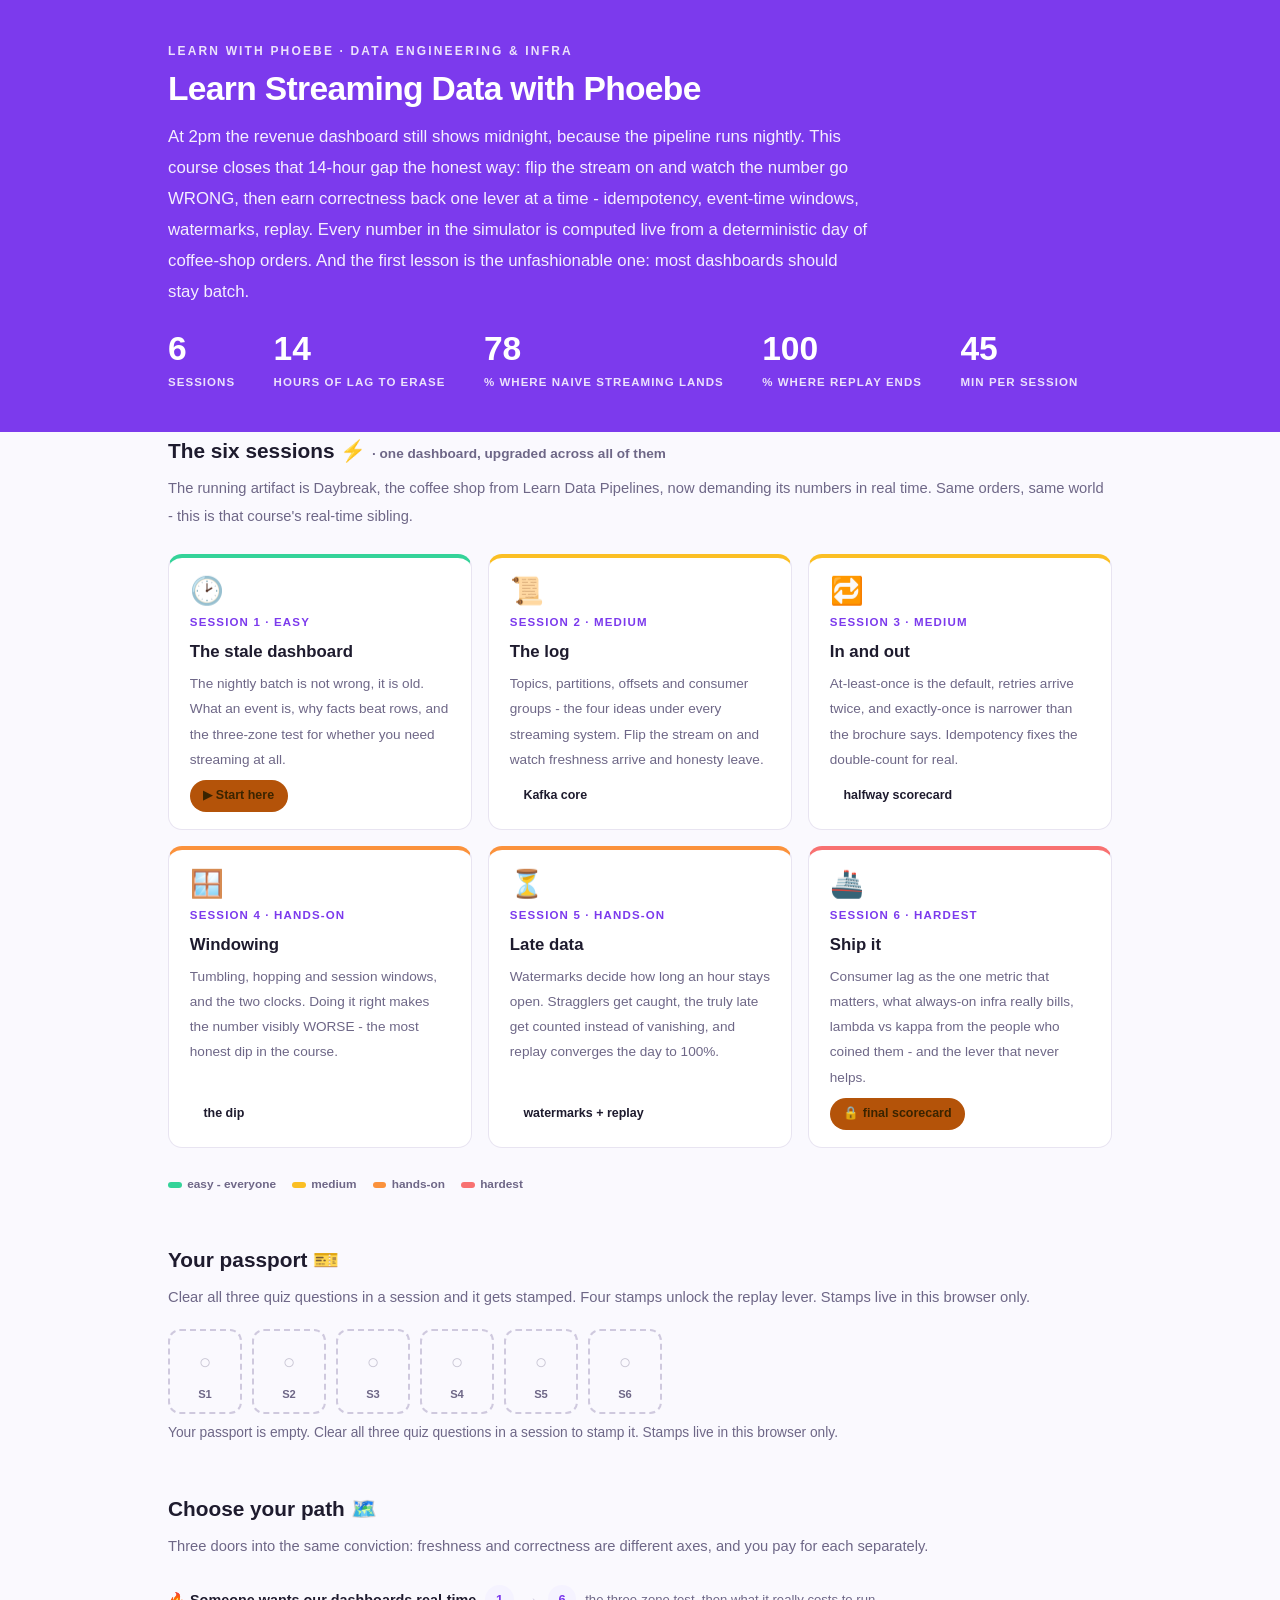
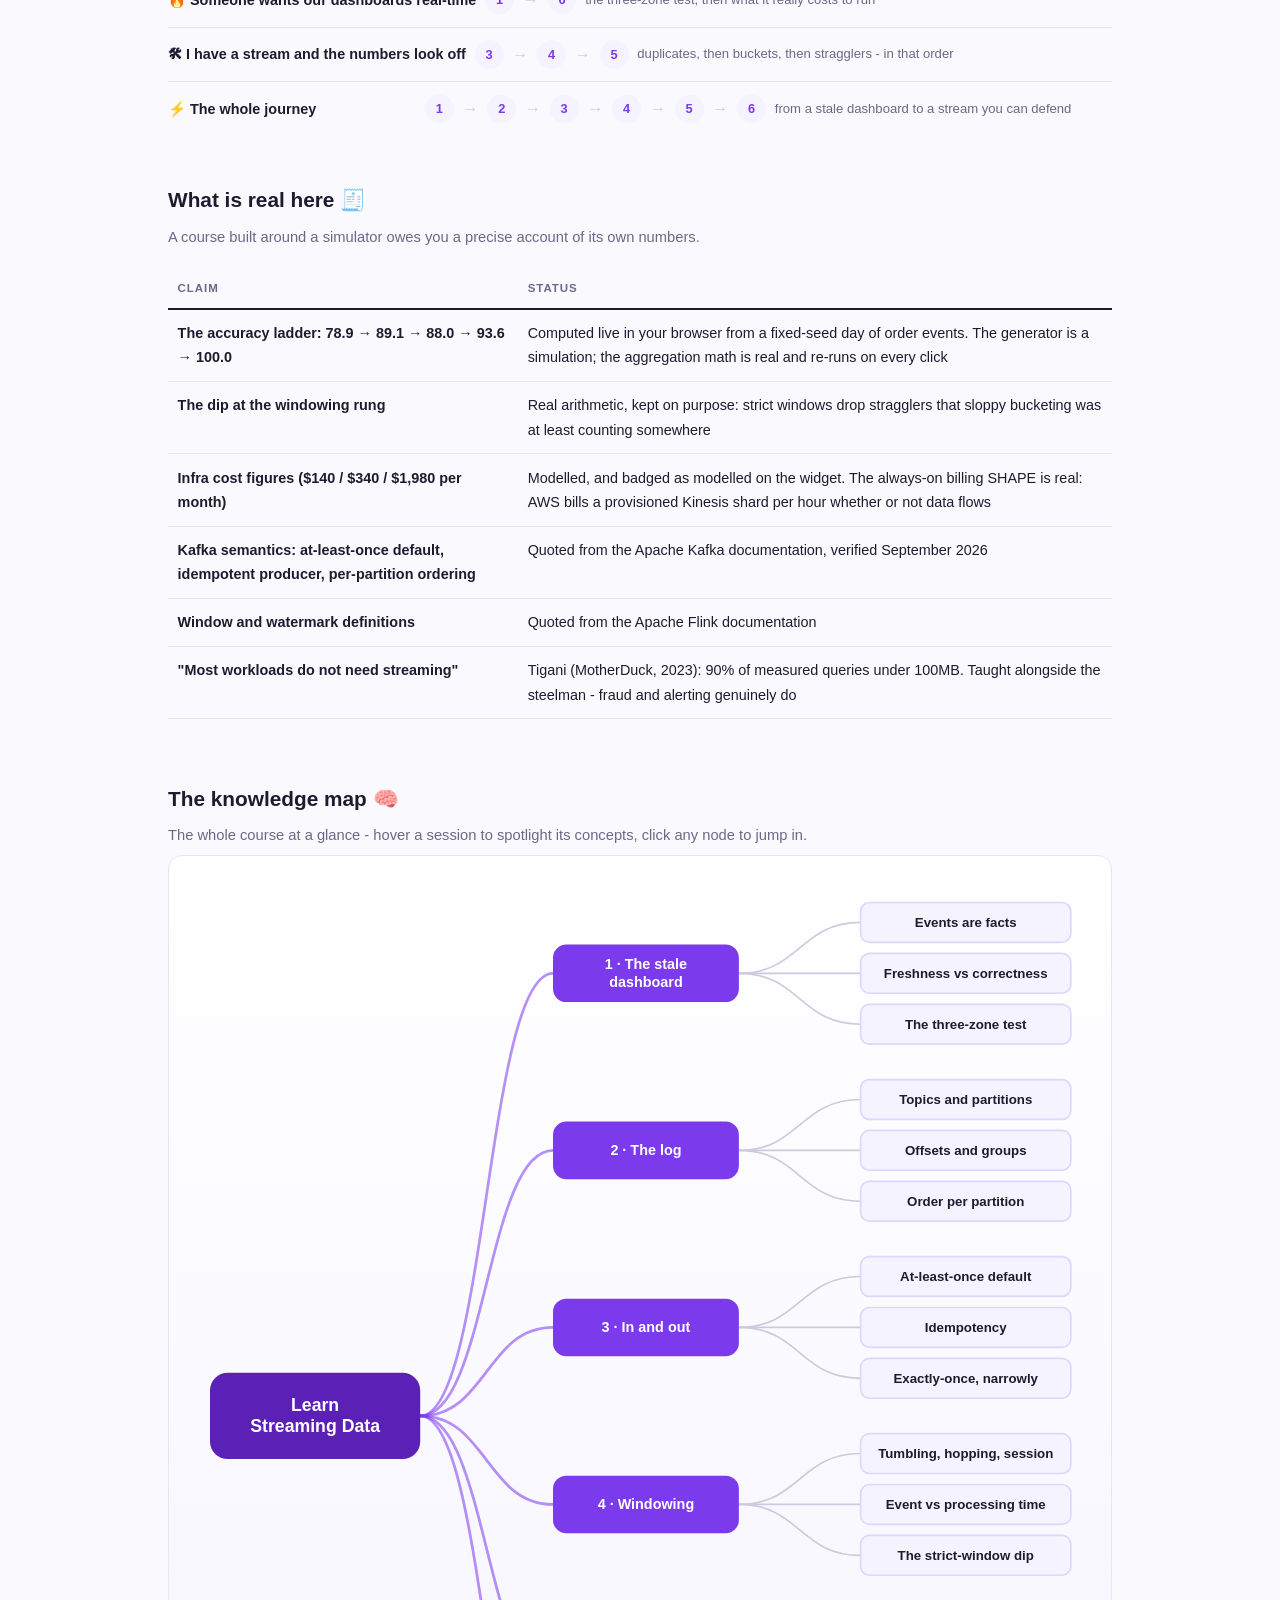
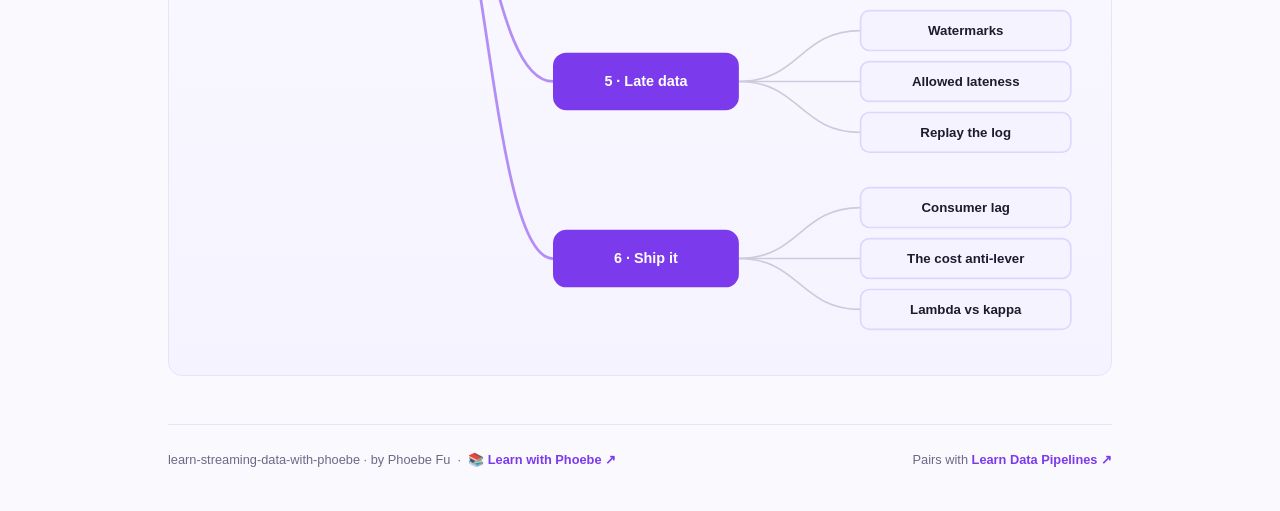
==== index.html @ c1acae20 "Landing page: remove the internal source-map path from the footer The landing page is the course's p" ====
<!DOCTYPE html>
<html lang="en">
<head>
<meta charset="UTF-8">
<meta name="viewport" content="width=device-width, initial-scale=1.0">
<!-- social:start -->
<meta name="description" content="Six sessions on streaming data: batch vs stream, the Kafka log, delivery semantics, windows, watermarks and replay - with a live dashboard whose accuracy you upgrade lever by lever from 78.9% to 100%. Free, by Phoebe Fu.">
<meta property="og:type" content="website">
<meta property="og:site_name" content="Learn with Phoebe">
<meta property="og:title" content="Learn Streaming Data with Phoebe">
<meta property="og:description" content="Batch vs stream, the log, exactly-once myths, windows and watermarks - with a live simulator computed from real events.">
<meta property="og:url" content="https://phoebefu6.github.io/learn-streaming-data-with-phoebe/">
<meta property="og:image" content="https://phoebefu6.github.io/learn-streaming-data-with-phoebe/assets/og-cover.png">
<meta name="twitter:card" content="summary_large_image">
<meta name="twitter:title" content="Learn Streaming Data with Phoebe">
<meta name="twitter:description" content="The 2pm dashboard: fresh but wrong, then fresh AND right - one lever at a time.">
<meta name="twitter:image" content="https://phoebefu6.github.io/learn-streaming-data-with-phoebe/assets/og-cover.png">
<!-- social:end -->
<title>Learn Streaming Data with Phoebe</title>
<link rel="stylesheet" href="assets/style.css?v=1">
<style>

  .stats-row { display: flex; gap: 2.4rem; margin-top: 1.5rem; flex-wrap: wrap; }
  .stat b { display: block; font-size: 2.1rem; font-weight: 800; line-height: 1.05; font-variant-numeric: tabular-nums; }
  .stat span { font-size: .72rem; opacity: .85; text-transform: uppercase; letter-spacing: .09em; font-weight: 600; }

  .course-grid { display: grid; grid-template-columns: repeat(auto-fit, minmax(17rem, 1fr)); gap: 1rem; margin-top: 1.5rem; }
  .course-card {
    border: 1px solid var(--hairline);
    border-top: 4px solid var(--diff, var(--indigo));
    border-radius: var(--radius);
    padding: 1.2rem 1.3rem 1.1rem;
    display: flex;
    flex-direction: column;
    gap: .5rem;
    text-decoration: none;
    color: var(--ink);
    background: #fff;
    transition: box-shadow .15s ease, border-color .15s ease, transform .15s ease;
    position: relative;
  }
  .course-card:hover { border-color: var(--indigo-soft); border-top-color: var(--diff, var(--indigo)); box-shadow: 0 8px 28px rgba(124,58,237,.14); transform: translateY(-3px); }
  .course-card .cicon { font-size: 1.7rem; line-height: 1; }
  .course-card .cnum { font-size: .72rem; font-weight: 700; color: var(--indigo); text-transform: uppercase; letter-spacing: .1em; }
  .course-card h3 { font-size: 1.05rem; font-weight: 800; line-height: 1.3; }
  .course-card p { font-size: .85rem; color: var(--muted); flex: 1; }
  .course-card .meta { display: flex; gap: .4rem; flex-wrap: wrap; }

  .diff-legend { display: flex; gap: 1rem; margin-top: 1.6rem; font-size: .74rem; color: var(--muted); font-weight: 600; flex-wrap: wrap; }
  .diff-legend i { display: inline-block; width: .85rem; height: .35rem; border-radius: 999px; margin-right: .35rem; vertical-align: middle; }

  .paths { margin-top: 2.6rem; }
  .paths h2 { font-size: 1.3rem; font-weight: 800; margin-bottom: .3rem; }
  .paths .plede { color: var(--muted); font-size: .92rem; margin-bottom: .8rem; }
  .path { display: flex; gap: .55rem; align-items: center; padding: .75rem 0; border-bottom: .5px solid var(--hairline); flex-wrap: wrap; }
  .path:last-child { border-bottom: none; }
  .path b { min-width: 15.5rem; font-size: .9rem; }
  .path .pstep { background: var(--indigo-50); color: var(--indigo); border-radius: 999px; padding: .16rem .68rem; font-weight: 700; font-size: .8rem; text-decoration: none; transition: all .12s ease; }
  .path .pstep:hover { background: var(--indigo); color: #fff; }
  .path .parr { color: var(--faint); font-weight: 700; }

  .mm-section { margin-top: 1.6rem; }
  .mm-section h2 { font-size: 1.3rem; font-weight: 800; margin-bottom: .2rem; }
  .mm-section .mm-lede { color: var(--muted); font-size: .92rem; margin-bottom: .4rem; }
  .mm-wrap { border: 1px solid var(--hairline); border-radius: var(--radius); background: linear-gradient(180deg,#fff,#F5F3FF); padding: .6rem; overflow-x: auto; }
  .mm-svg { width: 100%; height: auto; display: block; max-width: 60rem; margin: 0 auto; min-width: 34rem; }
  .mm-link { cursor: pointer; text-decoration: none; }
  .mm-node rect { transition: opacity .15s ease, filter .15s ease; }
  .mm-node text { pointer-events: none; }
  .mm-link:hover .mm-node rect { filter: brightness(1.06); }
  .mm-edge { transition: opacity .15s ease; }
</style>
</head>
<body>

<header class="masthead">
  <div class="wrap">
    <div class="eyebrow">Learn with Phoebe · Data Engineering &amp; Infra</div>
    <h1>Learn <span class="accent">Streaming Data</span> with Phoebe</h1>
    <p class="sub">At 2pm the revenue dashboard still shows midnight, because the pipeline runs nightly. This course closes that 14-hour gap the honest way: flip the stream on and watch the number go WRONG, then earn correctness back one lever at a time - idempotency, event-time windows, watermarks, replay. Every number in the simulator is computed live from a deterministic day of coffee-shop orders. And the first lesson is the unfashionable one: most dashboards should stay batch.</p>
    <div class="stats-row">
      <div class="stat"><b data-count="6">6</b><span>sessions</span></div>
      <div class="stat"><b data-count="14">14</b><span>hours of lag to erase</span></div>
      <div class="stat"><b data-count="78.9">78.9</b><span>% where naive streaming lands</span></div>
      <div class="stat"><b data-count="100">100</b><span>% where replay ends</span></div>
      <div class="stat"><b data-count="45">45</b><span>min per session</span></div>
    </div>
  </div>
</header>

<main class="wrap">

  <section class="section">
    <div class="paths" style="margin-top:0">
      <h2>The six sessions ⚡ <span style="font-size:.85rem;font-weight:600;color:var(--muted)">· one dashboard, upgraded across all of them</span></h2>
      <p class="plede">The running artifact is Daybreak, the coffee shop from Learn Data Pipelines, now demanding its numbers in real time. Same orders, same world - this is that course's real-time sibling.</p>
    </div>

    <div class="course-grid">
      <a class="course-card" href="courses/01-the-stale-dashboard.html" style="--diff:#34D399">
        <span class="cicon">🕑</span>
        <span class="cnum">Session 1 · easy</span>
        <h3>The stale dashboard</h3>
        <p>The nightly batch is not wrong, it is old. What an event is, why facts beat rows, and the three-zone test for whether you need streaming at all.</p>
        <span class="meta"><span class="pill amber">▶ Start here</span></span>
      </a>
      <a class="course-card" href="courses/02-the-log.html" style="--diff:#FBBF24">
        <span class="cicon">📜</span>
        <span class="cnum">Session 2 · medium</span>
        <h3>The log</h3>
        <p>Topics, partitions, offsets and consumer groups - the four ideas under every streaming system. Flip the stream on and watch freshness arrive and honesty leave.</p>
        <span class="meta"><span class="pill">Kafka core</span></span>
      </a>
      <a class="course-card" href="courses/03-in-and-out.html" style="--diff:#FBBF24">
        <span class="cicon">🔁</span>
        <span class="cnum">Session 3 · medium</span>
        <h3>In and out</h3>
        <p>At-least-once is the default, retries arrive twice, and exactly-once is narrower than the brochure says. Idempotency fixes the double-count for real.</p>
        <span class="meta"><span class="pill">halfway scorecard</span></span>
      </a>
      <a class="course-card" href="courses/04-windowing.html" style="--diff:#FB923C">
        <span class="cicon">🪟</span>
        <span class="cnum">Session 4 · hands-on</span>
        <h3>Windowing</h3>
        <p>Tumbling, hopping and session windows, and the two clocks. Doing it right makes the number visibly WORSE - the most honest dip in the course.</p>
        <span class="meta"><span class="pill">the dip</span></span>
      </a>
      <a class="course-card" href="courses/05-late-data.html" style="--diff:#FB923C">
        <span class="cicon">⏳</span>
        <span class="cnum">Session 5 · hands-on</span>
        <h3>Late data</h3>
        <p>Watermarks decide how long an hour stays open. Stragglers get caught, the truly late get counted instead of vanishing, and replay converges the day to 100%.</p>
        <span class="meta"><span class="pill">watermarks + replay</span></span>
      </a>
      <a class="course-card" href="courses/06-ship-it.html" style="--diff:#F87171">
        <span class="cicon">🚢</span>
        <span class="cnum">Session 6 · hardest</span>
        <h3>Ship it</h3>
        <p>Consumer lag as the one metric that matters, what always-on infra really bills, lambda vs kappa from the people who coined them - and the lever that never helps.</p>
        <span class="meta"><span class="pill amber">🔒 final scorecard</span></span>
      </a>
    </div>

    <div class="diff-legend">
      <span><i style="background:#34D399"></i>easy - everyone</span>
      <span><i style="background:#FBBF24"></i>medium</span>
      <span><i style="background:#FB923C"></i>hands-on</span>
      <span><i style="background:#F87171"></i>hardest</span>
    </div>
  </section>

  <section class="section">
    <div class="paths" style="margin-top:0">
      <h2>Your passport 🎫</h2>
      <p class="plede">Clear all three quiz questions in a session and it gets stamped. Four stamps unlock the replay lever. Stamps live in this browser only.</p>
    </div>
    <div class="pp-strip"></div>
  </section>

  <section class="section">
    <div class="paths">
      <h2>Choose your path 🗺️</h2>
      <p class="plede">Three doors into the same conviction: freshness and correctness are different axes, and you pay for each separately.</p>
      <div class="path"><b>🔥 Someone wants our dashboards real-time</b>
        <a class="pstep" href="courses/01-the-stale-dashboard.html">1</a><span class="parr">→</span>
        <a class="pstep" href="courses/06-ship-it.html">6</a>
        <span style="font-size:.82rem;color:var(--muted)">the three-zone test, then what it really costs to run</span>
      </div>
      <div class="path"><b>🛠 I have a stream and the numbers look off</b>
        <a class="pstep" href="courses/03-in-and-out.html">3</a><span class="parr">→</span>
        <a class="pstep" href="courses/04-windowing.html">4</a><span class="parr">→</span>
        <a class="pstep" href="courses/05-late-data.html">5</a>
        <span style="font-size:.82rem;color:var(--muted)">duplicates, then buckets, then stragglers - in that order</span>
      </div>
      <div class="path"><b>⚡ The whole journey</b>
        <a class="pstep" href="courses/01-the-stale-dashboard.html">1</a><span class="parr">→</span>
        <a class="pstep" href="courses/02-the-log.html">2</a><span class="parr">→</span>
        <a class="pstep" href="courses/03-in-and-out.html">3</a><span class="parr">→</span>
        <a class="pstep" href="courses/04-windowing.html">4</a><span class="parr">→</span>
        <a class="pstep" href="courses/05-late-data.html">5</a><span class="parr">→</span>
        <a class="pstep" href="courses/06-ship-it.html">6</a>
        <span style="font-size:.82rem;color:var(--muted)">from a stale dashboard to a stream you can defend</span>
      </div>
    </div>
  </section>

  <section class="section">
    <div class="paths" style="margin-top:0">
      <h2>What is real here 🧾</h2>
      <p class="plede">A course built around a simulator owes you a precise account of its own numbers.</p>
    </div>
    <table class="clean">
      <tr><th>Claim</th><th>Status</th></tr>
      <tr><td>The accuracy ladder: 78.9 → 89.1 → 88.0 → 93.6 → 100.0</td><td>Computed live in your browser from a fixed-seed day of order events. The generator is a simulation; the aggregation math is real and re-runs on every click</td></tr>
      <tr><td>The dip at the windowing rung</td><td>Real arithmetic, kept on purpose: strict windows drop stragglers that sloppy bucketing was at least counting somewhere</td></tr>
      <tr><td>Infra cost figures ($140 / $340 / $1,980 per month)</td><td>Modelled, and badged as modelled on the widget. The always-on billing SHAPE is real: AWS bills a provisioned Kinesis shard per hour whether or not data flows</td></tr>
      <tr><td>Kafka semantics: at-least-once default, idempotent producer, per-partition ordering</td><td>Quoted from the Apache Kafka documentation, verified September 2026</td></tr>
      <tr><td>Window and watermark definitions</td><td>Quoted from the Apache Flink documentation</td></tr>
      <tr><td>"Most workloads do not need streaming"</td><td>Tigani (MotherDuck, 2023): 90% of measured queries under 100MB. Taught alongside the steelman - fraud and alerting genuinely do</td></tr>
    </table>
  </section>

  <section class="section mm-section">
    <h2>The knowledge map 🧠</h2>
    <p class="mm-lede">The whole course at a glance - hover a session to spotlight its concepts, click any node to jump in.</p>
    <div class="mm-wrap"><div id="mindmap"></div></div>
  </section>

  <footer class="pagefoot">
    <span>learn-streaming-data-with-phoebe · by Phoebe Fu &nbsp;·&nbsp; 📚 <a href="https://phoebefu6.github.io/learn-with-phoebe/">Learn with Phoebe ↗</a></span>
    <span>Pairs with <a href="https://phoebefu6.github.io/learn-data-pipelines-with-phoebe/">Learn Data Pipelines ↗</a></span>
  </footer>

</main>

<script>
window.MINDMAP_DATA = {
  "title": "Learn\nStreaming Data",
  "centerColor": "#5B21B6",
  "sessions": [
    {
      "label": "The stale\ndashboard",
      "href": "courses/01-the-stale-dashboard.html",
      "color": "#34D399",
      "concepts": [
        { "label": "Events are facts", "href": "courses/01-the-stale-dashboard.html" },
        { "label": "Freshness vs correctness", "href": "courses/01-the-stale-dashboard.html" },
        { "label": "The three-zone test", "href": "courses/01-the-stale-dashboard.html" }
      ]
    },
    {
      "label": "The log",
      "href": "courses/02-the-log.html",
      "color": "#FBBF24",
      "concepts": [
        { "label": "Topics and partitions", "href": "courses/02-the-log.html" },
        { "label": "Offsets and groups", "href": "courses/02-the-log.html" },
        { "label": "Order per partition", "href": "courses/02-the-log.html" }
      ]
    },
    {
      "label": "In and out",
      "href": "courses/03-in-and-out.html",
      "color": "#FBBF24",
      "concepts": [
        { "label": "At-least-once default", "href": "courses/03-in-and-out.html" },
        { "label": "Idempotency", "href": "courses/03-in-and-out.html" },
        { "label": "Exactly-once, narrowly", "href": "courses/03-in-and-out.html" }
      ]
    },
    {
      "label": "Windowing",
      "href": "courses/04-windowing.html",
      "color": "#FB923C",
      "concepts": [
        { "label": "Tumbling, hopping, session", "href": "courses/04-windowing.html" },
        { "label": "Event vs processing time", "href": "courses/04-windowing.html" },
        { "label": "The strict-window dip", "href": "courses/04-windowing.html" }
      ]
    },
    {
      "label": "Late data",
      "href": "courses/05-late-data.html",
      "color": "#FB923C",
      "concepts": [
        { "label": "Watermarks", "href": "courses/05-late-data.html" },
        { "label": "Allowed lateness", "href": "courses/05-late-data.html" },
        { "label": "Replay the log", "href": "courses/05-late-data.html" }
      ]
    },
    {
      "label": "Ship it",
      "href": "courses/06-ship-it.html",
      "color": "#F87171",
      "concepts": [
        { "label": "Consumer lag", "href": "courses/06-ship-it.html" },
        { "label": "The cost anti-lever", "href": "courses/06-ship-it.html" },
        { "label": "Lambda vs kappa", "href": "courses/06-ship-it.html" }
      ]
    }
  ]
};
</script>
<script src="assets/mindmap.js?v=1"></script>
<script src="assets/app.js?v=1"></script>
</body>
</html>
---- assets/style.css ----
/* learn-mcp-with-phoebe - editorial bold design system
   Accent: SQLite blue #7C3AED · Ink navy #5B21B6 · Flagship: amber #B45309
   (CSS var names still read --indigo/--amber; they hold SQL-blue values.) */

:root {
  --indigo: #7C3AED;
  --indigo-deep: #5B21B6;
  --indigo-mid: #A78BFA;
  --indigo-soft: #DDD6FE;
  --indigo-50: #F5F3FF;
  --ink: #1E1B2E;
  --muted: #6E6787;
  --faint: #CFC9DE;
  --hairline: #E8E4F1;
  --amber: #B45309;
  --amber-ink: #3A2400;
  --amber-50: #FFF7E6;
  --paper: #FAF9FE;
  --code-bg: #140F26;
  --code-ink: #E4DFF3;
  --radius: 14px;
}

* { margin: 0; padding: 0; box-sizing: border-box; }

html { font-size: 16px; scroll-behavior: smooth; }
html.zoom-125 { font-size: 20px; }
html.zoom-150 { font-size: 24px; }

body {
  font-family: "Inter", -apple-system, BlinkMacSystemFont, "Segoe UI", Roboto, sans-serif;
  background: var(--paper);
  color: var(--ink);
  line-height: 1.85;
  font-feature-settings: "tnum";
}

.wrap { max-width: 62rem; margin: 0 auto; padding: 0 1.5rem; }

/* ---------- header band ---------- */
.masthead {
  background: var(--indigo);
  color: #fff;
  padding: 2.5rem 0 2.25rem;
}
.masthead .eyebrow {
  font-size: .75rem;
  letter-spacing: .18em;
  text-transform: uppercase;
  opacity: .85;
  font-weight: 600;
}
.masthead h1 {
  font-size: 2.1rem;
  line-height: 1.15;
  font-weight: 800;
  margin: .5rem 0 .75rem;
  letter-spacing: -.02em;
}
.masthead h1 .accent { color: inherit; }
.masthead .sub { font-size: 1.05rem; opacity: .92; max-width: 44rem; }

.chip-row { display: flex; flex-wrap: wrap; gap: .5rem; margin-top: 1.1rem; }
.chip {
  display: inline-flex;
  align-items: center;
  gap: .35rem;
  border-radius: 999px;
  padding: .25rem .8rem;
  font-size: .78rem;
  font-weight: 600;
  white-space: nowrap;
}
.chip.level { background: #fff; color: var(--indigo); }
.chip.audience { background: rgba(255,255,255,.16); color: #fff; border: 1px solid rgba(255,255,255,.35); }
.chip.time { background: var(--ink); color: #fff; font-variant-numeric: tabular-nums; }


/* ---------- toolbar ---------- */
.toolbar {
  position: sticky;
  top: 0;
  z-index: 40;
  background: rgba(255,255,255,.94);
  backdrop-filter: blur(6px);
  border-bottom: 1px solid var(--hairline);
  padding: .55rem 0;
}
.toolbar .wrap { display: flex; align-items: center; gap: .6rem; }
.toolbar .crumb { font-size: .8rem; color: var(--muted); font-weight: 600; margin-right: auto; }
.toolbar .crumb a { color: var(--indigo); text-decoration: none; }
.btn {
  border: 1px solid var(--hairline);
  background: #fff;
  color: var(--ink);
  border-radius: 999px;
  padding: .35rem .9rem;
  font-size: .78rem;
  font-weight: 600;
  cursor: pointer;
  font-family: inherit;
  transition: all .15s ease;
}
.btn:hover { border-color: var(--indigo); color: var(--indigo); }
.btn.primary { background: var(--indigo); border-color: var(--indigo); color: #fff; }
.btn.primary:hover { background: var(--indigo-deep); }

/* ---------- sections ---------- */
main { padding: 2.5rem 0 4rem; }

.section { margin-bottom: 2.8rem; }
.section-kicker { margin-bottom: 1rem; }
.section-kicker .klabel {
  display: block;
  font-size: .72rem;
  text-transform: uppercase;
  letter-spacing: .1em;
  color: var(--indigo);
  font-weight: 700;
  margin-bottom: .35rem;
}
.section-kicker h2 {
  font-size: 1.45rem;
  font-weight: 800;
  letter-spacing: -.01em;
  display: flex;
  align-items: center;
  gap: .7rem;
  flex-wrap: wrap;
}
.section-kicker .tag {
  border-radius: 999px;
  padding: .18rem .7rem;
  font-size: .7rem;
  font-weight: 700;
  text-transform: uppercase;
  letter-spacing: .08em;
}
.tag.concept { background: var(--indigo-50); color: var(--indigo); }
.tag.demo { background: var(--amber-50); color: var(--amber-ink); }
.tag.exercise { background: var(--ink); color: #fff; }

.lede { color: var(--muted); max-width: 46rem; margin-bottom: 1.4rem; line-height: 1.8; }

/* live vs self-study markers on cards */
.mode {
  font-size: .64rem;
  font-weight: 700;
  text-transform: uppercase;
  letter-spacing: .07em;
  padding: .14rem .6rem;
  border-radius: 999px;
  flex: none;
}
.mode.live { background: var(--indigo); color: #fff; }
.mode.self { background: #fff; color: var(--muted); border: 1px solid var(--hairline); }

/* ---------- accordions ---------- */
details.card {
  border: 1px solid var(--hairline);
  border-radius: var(--radius);
  margin-bottom: .8rem;
  overflow: hidden;
  background: #fff;
}
details.card[open] { border-color: var(--indigo-soft); box-shadow: 0 8px 28px rgba(124,58,237,.08); }
details.card summary {
  list-style: none;
  cursor: pointer;
  padding: 1rem 1.25rem;
  display: flex;
  align-items: center;
  gap: .75rem;
  font-weight: 700;
  font-size: 1.02rem;
  user-select: none;
}
details.card summary::-webkit-details-marker { display: none; }
details.card summary .dot {
  width: .6rem; height: .6rem;
  border-radius: 999px;
  background: var(--indigo);
  flex: none;
}
details.card summary .mini { margin-left: auto; font-size: .72rem; color: var(--muted); font-weight: 600; white-space: nowrap; }
details.card summary .caret { transition: transform .2s ease; color: var(--indigo); font-size: .8rem; }
details.card[open] summary .caret { transform: rotate(90deg); }
details.card .body { padding: 0 1.25rem 1.4rem; border-top: 1px solid var(--hairline); padding-top: 1.15rem; }
details.card .body p { margin-bottom: 1.05rem; max-width: 48rem; }
details.card .body p:last-child { margin-bottom: 0; }
details.card .body ul, details.card .body ol { margin: 0 0 1.1rem 1.2rem; max-width: 47rem; }
details.card .body li { margin-bottom: .65rem; }
details.card .body h4 { font-size: .95rem; font-weight: 700; margin: 1.1rem 0 .45rem; }
details.card .body h4:first-child { margin-top: 0; }

/* ---------- pills & legends ---------- */
.legend { display: flex; flex-wrap: wrap; gap: .5rem; margin: 0 0 1.2rem; }
.pill {
  display: inline-flex;
  align-items: center;
  gap: .4rem;
  border-radius: 999px;
  padding: .28rem .85rem;
  font-size: .78rem;
  font-weight: 600;
}
.pill.solid { background: var(--indigo); color: #fff; }
.pill.light { background: var(--indigo-50); color: var(--indigo); }
.pill.inkpill { background: var(--ink); color: #fff; }
.pill.amber, .pill.peach { background: var(--amber); color: var(--amber-ink); }
.pill.bare { color: var(--faint); }

/* ---------- 4D grid ---------- */
.grid-2 { display: grid; grid-template-columns: repeat(auto-fit, minmax(15rem, 1fr)); gap: .8rem; margin: .5rem 0 1rem; }
.d-card {
  border: 1px solid var(--hairline);
  border-left: 4px solid var(--indigo);
  border-radius: 10px;
  padding: 1rem 1.1rem;
}
.d-card h4 { font-size: .95rem; margin-bottom: .3rem; }
.d-card h4 .lead-letter { color: var(--indigo); }
.d-card p { font-size: .86rem; color: var(--muted); margin: 0; }

/* ---------- tables ---------- */
table.clean { width: 100%; border-collapse: collapse; font-size: .9rem; margin: .4rem 0 1rem; }
table.clean th {
  text-align: left;
  font-size: .72rem;
  text-transform: uppercase;
  letter-spacing: .08em;
  color: var(--muted);
  padding: .5rem .6rem;
  border-bottom: 2px solid var(--ink);
}
table.clean td { padding: .7rem .6rem; border-bottom: .5px solid var(--hairline); vertical-align: top; line-height: 1.7; }
table.clean td:first-child { font-weight: 600; }

/* ---------- prompt boxes ---------- */
.prompt-box {
  position: relative;
  background: var(--code-bg);
  color: var(--code-ink);
  border-radius: var(--radius);
  padding: 1.1rem 1.2rem;
  margin: 1rem 0 1.2rem;
  font-family: "SF Mono", ui-monospace, Menlo, Consolas, monospace;
  font-size: .84rem;
  line-height: 1.65;
  white-space: pre-wrap;
  word-break: break-word;
}
.prompt-box .label {
  position: absolute;
  top: -0.7rem;
  left: 1rem;
  background: var(--indigo);
  color: #fff;
  font-family: "Inter", -apple-system, sans-serif;
  font-size: .68rem;
  font-weight: 700;
  letter-spacing: .06em;
  text-transform: uppercase;
  border-radius: 999px;
  padding: .15rem .7rem;
}
.prompt-box.bad .label { background: var(--faint); color: var(--ink); }
.prompt-box.good .label { background: var(--amber); color: var(--amber-ink); }
.copy-btn {
  position: absolute;
  top: .7rem;
  right: .7rem;
  background: rgba(255,255,255,.1);
  border: 1px solid rgba(255,255,255,.25);
  color: #fff;
  border-radius: 999px;
  padding: .25rem .8rem;
  font-size: .72rem;
  font-weight: 600;
  cursor: pointer;
  font-family: "Inter", -apple-system, sans-serif;
  transition: background .15s ease;
}
.copy-btn:hover { background: rgba(255,255,255,.22); }
.copy-btn.copied { background: var(--amber); border-color: var(--amber); color: var(--amber-ink); }

/* ---------- demo steps ---------- */
.steps { counter-reset: step; margin: .6rem 0 1rem; }
.step {
  display: flex;
  gap: .9rem;
  padding: .85rem 0;
  border-bottom: .5px solid var(--hairline);
}
.step:last-child { border-bottom: none; }
.step::before {
  counter-increment: step;
  content: counter(step);
  flex: none;
  width: 1.7rem; height: 1.7rem;
  border-radius: 999px;
  background: var(--indigo-50);
  color: var(--indigo);
  font-weight: 700;
  font-size: .85rem;
  display: inline-flex;
  align-items: center;
  justify-content: center;
  margin-top: .1rem;
}
.step p { margin: 0; }

/* ---------- callouts ---------- */
.callout {
  border-radius: var(--radius);
  padding: 1rem 1.2rem;
  margin: 1rem 0;
  font-size: .92rem;
}
.callout.tip { background: var(--indigo-50); border-left: 4px solid var(--indigo); }
.callout.win { background: var(--amber-50); border-left: 4px solid var(--amber); }
.callout strong:first-child { display: block; margin-bottom: .2rem; }

.callout.example {
  background: #FFFFFF;
  border: 1px solid var(--hairline);
  border-left: 4px solid var(--amber);
  font-size: .9rem;
}
.callout.example .ex-pill {
  display: inline-block;
  background: var(--amber);
  color: var(--amber-ink);
  border-radius: 999px;
  padding: .15rem .7rem;
  font-size: .68rem;
  font-weight: 700;
  text-transform: uppercase;
  letter-spacing: .06em;
  margin-bottom: .5rem;
}
.callout.example p { margin: 0 0 .75rem; max-width: 47rem; }
.callout.example p:last-child { margin-bottom: 0; }
.callout.example ul { margin: 0 0 0 1.1rem; max-width: 46rem; }
.callout.example li { margin-bottom: .6rem; }
.callout.example li:last-child { margin-bottom: 0; }

/* ---------- zoomable figures ---------- */
figure.zoomable {
  border: 1px solid var(--hairline);
  border-radius: var(--radius);
  padding: 1.2rem;
  margin: 1rem 0 1.4rem;
  cursor: zoom-in;
  transition: box-shadow .15s ease;
  background: #fff;
}
figure.zoomable:hover { box-shadow: 0 8px 28px rgba(124,58,237,.12); }
figure.zoomable svg, figure.zoomable img { width: 100%; height: auto; display: block; }
figure.zoomable figcaption {
  margin-top: .6rem;
  font-size: .76rem;
  color: var(--muted);
  font-weight: 600;
  display: flex;
  align-items: center;
  gap: .4rem;
}

.lightbox {
  position: fixed;
  inset: 0;
  z-index: 100;
  background: rgba(30,27,46,.9);
  display: none;
  align-items: center;
  justify-content: center;
  padding: 3vh 3vw;
  cursor: zoom-out;
}
.lightbox.open { display: flex; }
.lightbox .inner {
  background: #fff;
  border-radius: var(--radius);
  padding: 2rem;
  max-width: 94vw;
  max-height: 92vh;
  overflow: auto;
}
.lightbox .inner svg, .lightbox .inner img { width: min(88vw, 70rem); height: auto; }
.lightbox .close-hint {
  position: fixed;
  top: 1rem; right: 1.4rem;
  color: #fff;
  font-size: .8rem;
  font-weight: 600;
  opacity: .8;
}

/* ---------- courses covered ---------- */
.covered { border: 1px solid var(--hairline); border-radius: var(--radius); overflow: hidden; }
.covered-row {
  display: flex;
  align-items: baseline;
  gap: .8rem;
  padding: .75rem 1.1rem;
  border-bottom: .5px solid var(--hairline);
  font-size: .9rem;
}
.covered-row:last-child { border-bottom: none; }
.covered-row .status { flex: none; }
.covered-row .name { font-weight: 600; }
.covered-row .note { margin-left: auto; color: var(--muted); font-size: .78rem; text-align: right; }

/* ---------- cheat sheet footer ---------- */
.cheat {
  background: var(--ink);
  color: #fff;
  border-radius: var(--radius);
  padding: 1.6rem 1.6rem 1.3rem;
  margin-top: 3rem;
}
.cheat h3 { font-size: 1.1rem; margin-bottom: 1rem; }
.cheat h3 span { color: var(--indigo-soft); }
.cheat .grid-2 { gap: 1rem; }
.cheat .cheat-item { border-left: 3px solid var(--indigo-mid); padding-left: .8rem; }
.cheat .cheat-item b { display: block; font-size: .85rem; color: var(--indigo-soft); }
.cheat .cheat-item span { font-size: .82rem; opacity: .85; }

footer.pagefoot {
  border-top: 1px solid var(--hairline);
  margin-top: 3rem;
  padding: 1.4rem 0 2.5rem;
  font-size: .8rem;
  color: var(--muted);
  display: flex;
  justify-content: space-between;
  flex-wrap: wrap;
  gap: .8rem;
}
footer.pagefoot a { color: var(--indigo); text-decoration: none; font-weight: 600; }

/* ---------- wayfinding: reading progress + section dots + part numbers ---------- */

#progress-bar {
  position: fixed;
  top: 0; left: 0;
  height: 3px;
  width: 0;
  background: linear-gradient(90deg, var(--indigo), var(--amber));
  z-index: 90;
}

.pagenav {
  position: fixed;
  right: 1.1rem;
  top: 50%;
  transform: translateY(-50%);
  z-index: 50;
  display: flex;
  flex-direction: column;
  gap: .55rem;
}
.pagenav a {
  width: .68rem; height: .68rem;
  border-radius: 999px;
  background: #fff;
  border: 2px solid var(--faint);
  display: block;
  position: relative;
  transition: all .15s ease;
}
.pagenav a:hover { border-color: var(--indigo); transform: scale(1.3); }
.pagenav a.active { background: var(--indigo); border-color: var(--indigo); }
.pagenav a .nlabel {
  position: absolute;
  right: 1.4rem;
  top: 50%;
  transform: translateY(-50%);
  background: var(--ink);
  color: #fff;
  font-size: .7rem;
  font-weight: 600;
  padding: .22rem .65rem;
  border-radius: 6px;
  white-space: nowrap;
  opacity: 0;
  pointer-events: none;
  transition: opacity .15s ease;
}
.pagenav a:hover .nlabel { opacity: 1; }
@media (max-width: 74rem) { .pagenav { display: none; } }

main { counter-reset: partnum -1; }
.section .section-kicker { position: relative; }
.section .section-kicker::before {
  counter-increment: partnum;
  content: counter(partnum, decimal-leading-zero);
  position: absolute;
  right: 0;
  top: -1.2rem;
  font-size: 4.4rem;
  font-weight: 800;
  color: var(--indigo-50);
  line-height: 1;
  font-variant-numeric: tabular-nums;
  pointer-events: none;
  z-index: 0;
}
.section .section-kicker > * { position: relative; z-index: 1; }

details.card summary { transition: background .15s ease; }
details.card summary:hover { background: #FAFCFE; }

/* ---------- journey strip: you are here in the series ---------- */
.journey {
  display: flex;
  align-items: center;
  gap: .45rem;
  margin-top: 1.1rem;
  flex-wrap: wrap;
}
.journey .jlabel { font-size: .7rem; font-weight: 700; text-transform: uppercase; letter-spacing: .09em; opacity: .8; margin-right: .3rem; }
.journey a {
  width: 1.7rem; height: 1.7rem;
  border-radius: 999px;
  display: inline-flex;
  align-items: center;
  justify-content: center;
  font-size: .8rem;
  font-weight: 700;
  text-decoration: none;
  color: #fff;
  border: 1.5px solid rgba(255,255,255,.45);
  transition: all .15s ease;
  font-variant-numeric: tabular-nums;
}
.journey a:hover { border-color: #fff; transform: scale(1.12); }
.journey a.here { background: #fff; color: var(--indigo); border-color: #fff; }
.journey a.dd-chip { width: auto; border-radius: 999px; padding: 0 .7rem; font-size: .72rem; }

/* ---------- check-yourself quiz ---------- */
.quiz-q {
  border: 1px solid var(--hairline);
  border-radius: var(--radius);
  padding: 1.1rem 1.25rem 1rem;
  margin-bottom: .9rem;
  background: #fff;
}
.quiz-q .qtext { font-weight: 700; margin-bottom: .7rem; }
.quiz-q .qopt {
  display: block;
  width: 100%;
  text-align: left;
  background: #fff;
  border: 1px solid var(--hairline);
  border-radius: 10px;
  padding: .6rem .9rem;
  margin-bottom: .5rem;
  font-size: .9rem;
  font-family: inherit;
  color: var(--ink);
  cursor: pointer;
  transition: all .15s ease;
}
.quiz-q .qopt:hover { border-color: var(--indigo); background: var(--indigo-50); }
.quiz-q .qopt.correct { background: var(--indigo); border-color: var(--indigo); color: #fff; font-weight: 600; }
.quiz-q .qopt.correct::after { content: "  ✓"; }
.quiz-q .qopt.wrong { background: #FEF2F2; border-color: #FCA5A5; color: #991B1B; animation: qshake .3s ease; }
.quiz-q .qopt.wrong::after { content: "  ✗ try again"; font-size: .78rem; }
.quiz-q .qopt:disabled { cursor: default; }
.quiz-q .qwhy {
  display: none;
  background: var(--amber-50);
  border-left: 4px solid var(--amber);
  border-radius: 8px;
  padding: .6rem .9rem;
  font-size: .86rem;
  margin-top: .3rem;
}
.quiz-q.answered .qwhy { display: block; }
@keyframes qshake {
  0%, 100% { transform: translateX(0); }
  25% { transform: translateX(-5px); }
  75% { transform: translateX(5px); }
}
.quiz-score { font-weight: 700; color: var(--indigo); margin-top: .4rem; }

@media (prefers-reduced-motion: reduce) {
  .quiz-q .qopt.wrong { animation: none; }
  .journey a:hover { transform: none; }
}

/* ---------- micro-interactions (react-bits inspired, vanilla) ---------- */

/* BlurText: staggered word reveal on the masthead headline */
.masthead h1 .bw {
  display: inline-block;
  opacity: 0;
  filter: blur(8px);
  transform: translateY(.35em);
  animation: bw-in .7s cubic-bezier(.22,.9,.35,1) forwards;
  animation-delay: var(--bw-delay, 0s);
}
@keyframes bw-in {
  to { opacity: 1; filter: blur(0); transform: translateY(0); }
}

/* SpotlightCard: cursor-following highlight on accordion cards */
details.card { position: relative; }
details.card::after {
  content: "";
  position: absolute;
  inset: 0;
  pointer-events: none;
  opacity: 0;
  transition: opacity .3s ease;
  background: radial-gradient(320px circle at var(--mx, 50%) var(--my, 50%), rgba(124,58,237,.09), transparent 65%);
}
details.card:hover::after { opacity: 1; }

/* ScrollReveal: sections rise in as they enter the viewport */
.js-reveal .section {
  opacity: 0;
  transform: translateY(16px);
  transition: opacity .6s ease, transform .6s cubic-bezier(.22,.9,.35,1);
}
.js-reveal .section.revealed { opacity: 1; transform: none; }

@media (prefers-reduced-motion: reduce) {
  .masthead h1 .bw { animation: none; opacity: 1; filter: none; transform: none; }
  details.card::after { display: none; }
  .js-reveal .section { opacity: 1; transform: none; transition: none; }
}

@media (max-width: 40rem) {
  .masthead h1 { font-size: 1.6rem; }
  
  .toolbar .crumb { display: none; }
}

@media print {
  .toolbar, .copy-btn { display: none; }
  details.card { border: 1px solid #ccc; }
}

/* ---------- live SQL playground (sql-live.js) ---------- */
.sqlbox {
  border: 1px solid var(--hairline);
  border-radius: var(--radius);
  background: #fff;
  overflow: hidden;
  margin: 1rem 0 1.4rem;
  box-shadow: 0 8px 28px rgba(124,58,237,.06);
}
.sql-bar {
  display: flex; align-items: center; gap: .5rem;
  padding: .5rem .8rem;
  background: var(--indigo-deep);
  color: #fff;
}
.sql-dot { width: .6rem; height: .6rem; border-radius: 999px; background: var(--amber); flex: none; }
.sql-title { font-size: .76rem; font-weight: 600; letter-spacing: .02em; opacity: .92; }
.sql-spacer { margin-left: auto; }
.sql-btn {
  border: 1px solid rgba(255,255,255,.28);
  background: rgba(255,255,255,.08);
  color: #fff;
  border-radius: 999px;
  padding: .26rem .8rem;
  font-size: .74rem; font-weight: 700; cursor: pointer;
  font-family: inherit; transition: all .14s ease; white-space: nowrap;
}
.sql-btn:hover { background: rgba(255,255,255,.2); }
.sql-btn.sql-run { background: var(--amber); color: var(--amber-ink); border-color: var(--amber); }
.sql-btn.sql-run:hover { filter: brightness(1.05); }
.sql-label {
  display: block;
  font-size: .64rem; text-transform: uppercase; letter-spacing: .09em;
  font-weight: 700; color: var(--muted);
  padding: .6rem .9rem .2rem;
}
.sql-code-wrap { border-bottom: 1px solid var(--hairline); }
.sql-code {
  width: 100%;
  border: none; outline: none; resize: vertical;
  padding: .35rem .9rem .9rem;
  font-family: "SF Mono", "JetBrains Mono", Menlo, Consolas, monospace;
  font-size: .86rem; line-height: 1.6;
  color: var(--ink); background: #fff;
  tab-size: 2;
}
.sql-out { padding: .2rem .9rem 1rem; overflow-x: auto; }
.sql-tablewrap { overflow-x: auto; }
table.sql-table { width: 100%; border-collapse: collapse; font-size: .84rem; margin: .3rem 0 .1rem; }
table.sql-table th {
  text-align: left; text-transform: uppercase; letter-spacing: .05em;
  font-size: .68rem; color: var(--indigo); font-weight: 800;
  padding: .35rem .6rem; border-bottom: 2px solid var(--indigo-50); white-space: nowrap;
}
table.sql-table td {
  padding: .32rem .6rem; border-bottom: .5px solid var(--hairline);
  font-variant-numeric: tabular-nums; white-space: nowrap;
}
table.sql-table tr:last-child td { border-bottom: none; }
.sql-null { color: var(--faint); font-style: italic; font-size: .78rem; }
.sql-note { font-size: .74rem; color: var(--muted); margin: .5rem 0 0; font-weight: 600; }
.sql-hint { font-weight: 500; font-style: italic; }
.sql-err {
  font-size: .82rem; color: #991B1B; background: #FEF2F2;
  border: 1px solid #FCA5A5; border-radius: 8px;
  padding: .55rem .75rem; margin: .4rem 0 0;
  font-family: "SF Mono", Menlo, monospace;
}
.sql-cap { font-size: .78rem; color: var(--muted); padding: 0 .9rem .8rem; }
.sqlbox.sql-had-err .sql-bar { background: #7f1d1d; }


@keyframes mcpIn { from { opacity: 0; transform: translateY(6px); } to { opacity: 1; transform: none; } }


@media (max-width: 640px) {  }


@media (max-width: 640px) {
  
  
}

/* === LWP-PATCH v2 === */
/* palette-agnostic aliases: 75 repos use --indigo/--amber, 1 uses --pine/--clay */
:root {
  --pv-accent: var(--indigo, var(--pine, #6D28D9));
  --pv-flag: var(--amber, var(--clay, #B45309));
  --pv-flag-50: var(--amber-50, var(--clay-50, #FEF3E2));
}

/* ============================================================
   v2 - readable on a phone + reading modes
   Layout only. No palette tokens are changed.
   ============================================================ */

/* --- skip link --- */
.skip-link {
  position: absolute; left: -9999px; top: 0; z-index: 200;
  background: var(--pv-accent); color: #fff;
  padding: .7rem 1.1rem; border-radius: 0 0 var(--radius) 0;
  font-weight: 700; font-size: .85rem; text-decoration: none;
}
.skip-link:focus { left: 0; }

/* --- visible keyboard focus everywhere --- */
:focus-visible {
  outline: 3px solid var(--pv-flag);
  outline-offset: 2px;
  border-radius: 4px;
}

/* --- diagrams: hold authored width, scroll instead of shrinking --- */
.figscroll { overflow-x: auto; -webkit-overflow-scrolling: touch; overscroll-behavior-x: contain; }
.figscroll::-webkit-scrollbar { height: 6px; }
.figscroll::-webkit-scrollbar-thumb { background: var(--faint); border-radius: 3px; }

/* --- tables: scroll container + sticky row label --- */
.tablescroll { overflow-x: auto; -webkit-overflow-scrolling: touch; border-radius: var(--radius); }

/* --- section contents counter --- */
.sec-meta {
  display: block; margin-top: .3rem;
  font-size: .72rem; font-weight: 700; letter-spacing: .06em;
  text-transform: uppercase; color: var(--muted);
  font-variant-numeric: tabular-nums;
}

/* --- study-mode switch --- */
.btn.mode-on { background: var(--pv-flag); border-color: var(--pv-flag); color: #fff; }

/* --- deep-linked card gets a moment of emphasis --- */
details.card.linked { border-color: var(--pv-flag); box-shadow: 0 0 0 3px var(--pv-flag-50); }

@media (max-width: 820px) {
  /* labels keep the size they were drawn at; the figure scrolls */
  figure.zoomable svg { min-width: 820px; }
  .figscroll .mm-svg, .mindmap svg { min-width: 840px; }

  table.clean { min-width: 620px; }
  table.clean th:first-child,
  table.clean td:first-child {
    position: sticky; left: 0; background: #fff;
    box-shadow: 1px 0 0 var(--hairline);
  }

  pre, .prompt-box { overflow-x: auto; }

  /* 44px tap targets */
  details.card summary { min-height: 44px; }
  .qopt { min-height: 44px; display: flex; align-items: center; padding: .7rem .9rem; }
  .toolbar .btn, .pagefoot a { min-height: 44px; display: inline-flex; align-items: center; }
}

@media (max-width: 640px) {
  /* long inline code tokens and nowrap chips are the two things that still
     forced the page sideways below 640px: let them break rather than push
     the layout. Inside the media query only - desktop is untouched. */
  :not(pre) > code, .prompt-box span, code span,
  p span, li span, td span { overflow-wrap: anywhere; word-break: break-word; }
  .chip, .syn-chip, .pill, .mode, .tag { white-space: normal; max-width: 100%; }

  
  
  .chip-row, .legend { flex-wrap: wrap; }
  .journey { flex-wrap: wrap; row-gap: .45rem; }
}

/* --- print: a session should print as a complete handout --- */
@media print {
  .pagenav, #progress-bar, .skip-link, .journey, .lightbox { display: none !important; }
  details.card > .body { display: block !important; }
  details.card, figure, table.clean, .callout { break-inside: avoid; page-break-inside: avoid; }
  figure.zoomable svg { min-width: 0; max-width: 100%; }
  .figscroll, .tablescroll { overflow: visible; }
  a[href^="http"]::after { content: " (" attr(href) ")"; font-size: .72rem; color: #555; }
}

/* swipe hint: own line, only when the diagram really does scroll */
figure.zoomable.can-scroll figcaption { flex-wrap: wrap; }
figure.zoomable.can-scroll figcaption::after {
  content: "swipe the diagram \2192";
  flex: 0 0 100%;
  margin-top: .2rem;
  font-size: .72rem;
  font-weight: 700;
  letter-spacing: .04em;
  color: var(--pv-flag);
}
/* === /LWP-PATCH === */


/* ============================================================
   LWP WIDGET KIT v1 - wipe / hotspot / tick / tryrow / stakes
   / scorecard / passport. Self-theming off the course :root.
   ============================================================ */

/* --- shared shell --------------------------------------- */
.wk {
  margin: 26px 0;
  border: 1px solid var(--hairline);
  border-radius: var(--radius);
  background: #fff;
  box-shadow: 0 2px 10px rgba(0,0,0,.03);
  overflow: hidden;
}
.wk-head {
  display: flex; align-items: center; gap: 10px;
  padding: 12px 16px;
  background: var(--indigo-50);
  border-bottom: 1px solid var(--hairline);
}
.wk-head b {
  font-size: 0.74rem; font-weight: 800; letter-spacing: .07em;
  text-transform: uppercase; color: var(--indigo-deep);
}
.wk-head .wk-hint { font-size: 0.82rem; color: var(--muted); }
.wk-body { padding: 18px 16px; }
.wk-foot {
  padding: 10px 16px; border-top: 1px dashed var(--hairline);
  font-size: 0.82rem; color: var(--muted); background: var(--paper);
}

/* --- 1. wipe: draggable before/after ------------------- */
.wipe { position: relative; user-select: none; touch-action: none; }
.wipe-panes { position: relative; overflow: hidden; border-radius: 10px; }
.wipe-a, .wipe-b { padding: 18px 20px; font-size: 0.92rem; line-height: 1.75; }
.wipe-a { background: #FEF2F2; border: 1px solid #FCA5A5; border-radius: 10px; }
.wipe-b {
  position: absolute; inset: 0;
  background: var(--indigo-50); border: 1px solid var(--indigo-soft);
  border-radius: 10px;
  clip-path: inset(0 0 0 var(--wx, 50%));
}
.wipe-a h5, .wipe-b h5 {
  margin: 0 0 8px; font-size: 0.72rem; letter-spacing: .07em;
  text-transform: uppercase; font-weight: 800;
}
.wipe-a h5 { color: #991B1B; }
.wipe-b h5 { color: var(--indigo-deep); }
.wipe-a p, .wipe-b p { margin: 0 0 6px; }
.wipe-grip {
  position: absolute; top: 0; bottom: 0; width: 3px;
  background: var(--indigo); cursor: ew-resize; z-index: 3;
  transform: translateX(-1.5px);
}
.wipe-grip::after {
  content: "⇄"; position: absolute; top: 50%; left: 50%;
  transform: translate(-50%, -50%);
  width: 30px; height: 30px; border-radius: 999px;
  background: var(--indigo); color: #fff;
  display: grid; place-items: center;
  font-size: 0.85rem; font-weight: 800;
  box-shadow: 0 3px 12px rgba(0,0,0,.22);
}
.wipe-tags { display: flex; justify-content: space-between; margin-top: 10px; }
.wipe-tags span {
  font-size: 0.7rem; font-weight: 800; letter-spacing: .06em;
  text-transform: uppercase; padding: 3px 10px; border-radius: 999px;
}
.wipe-tags .wt-a { background: #FEF2F2; color: #991B1B; }
.wipe-tags .wt-b { background: var(--indigo-50); color: var(--indigo-deep); }

/* --- 2. hotspot: pins on a mock ------------------------ */
.hotspot { position: relative; }
.hs-mock { position: relative; border-radius: 10px; overflow: hidden; }
.hs-mock svg { display: block; width: 100%; height: auto; }
.hs-pin {
  position: absolute; left: var(--x); top: var(--y);
  transform: translate(-50%, -50%);
  width: 27px; height: 27px; border-radius: 999px;
  border: 2px solid #fff; background: var(--indigo); color: #fff;
  font: 800 0.78rem/1 Inter, sans-serif;
  display: grid; place-items: center; cursor: pointer;
  box-shadow: 0 2px 9px rgba(0,0,0,.28);
  transition: transform .16s ease, background .16s ease;
  z-index: 2;
}
.hs-pin:hover { transform: translate(-50%, -50%) scale(1.18); }
.hs-pin.on { background: var(--amber); color: var(--amber-ink); }
.hs-pin::before {
  content: ""; position: absolute; inset: -7px; border-radius: 999px;
  border: 2px solid var(--indigo); opacity: 0;
}
.hs-pin.on::before { border-color: var(--amber); opacity: .55; }
.hs-caps { margin-top: 14px; display: grid; gap: 8px; }
.hs-cap {
  display: none; gap: 10px;
  padding: 12px 14px; border-radius: 10px;
  background: var(--indigo-50); border-left: 3px solid var(--indigo);
  font-size: 0.9rem; line-height: 1.7;
}
.hs-cap.on { display: flex; }
.hs-cap b {
  flex: 0 0 auto; color: var(--indigo-deep);
  font-size: 0.74rem; letter-spacing: .06em; text-transform: uppercase;
  padding-top: 2px;
}
.hs-empty { font-size: 0.86rem; color: var(--muted); font-style: italic; }

/* --- 3. tick: travelling-dot pipeline ------------------ */
.tick-rail { position: relative; padding: 26px 0 8px; }
.tick-line {
  position: absolute; left: 4%; right: 4%; top: 40px; height: 3px;
  background: var(--hairline); border-radius: 2px;
}
.tick-fill {
  position: absolute; left: 0; top: 0; height: 100%;
  background: var(--indigo); border-radius: 2px;
  width: 0; transition: width .45s cubic-bezier(.4,0,.2,1);
}
.tick-dot {
  position: absolute; top: 41.5px; left: 4%;
  width: 15px; height: 15px; border-radius: 999px;
  background: var(--amber); border: 3px solid #fff;
  box-shadow: 0 2px 9px rgba(0,0,0,.25);
  transform: translate(-50%, -50%);
  transition: left .45s cubic-bezier(.4,0,.2,1);
  z-index: 3;
}
.tick-stages { display: flex; justify-content: space-between; position: relative; }
.tick-stage { flex: 1; text-align: center; }
.tick-stage i {
  display: block; width: 13px; height: 13px; margin: 34px auto 10px;
  border-radius: 999px; background: #fff;
  border: 3px solid var(--faint); transition: border-color .3s ease;
}
.tick-stage.done i { border-color: var(--indigo); background: var(--indigo); }
.tick-stage span {
  font-size: 0.76rem; font-weight: 700; color: var(--muted);
  transition: color .3s ease;
}
.tick-stage.done span { color: var(--ink); }
.tick-controls { display: flex; gap: 8px; align-items: center; margin-top: 6px; }
.tick-btn {
  font: 700 0.8rem Inter, sans-serif; cursor: pointer;
  padding: 7px 15px; border-radius: 999px;
  border: 1px solid var(--indigo); background: var(--indigo); color: #fff;
}
.tick-btn.ghost { background: #fff; color: var(--indigo); }
.tick-btn:disabled { opacity: .4; cursor: not-allowed; }
.tick-note {
  display: none; margin-top: 12px; padding: 13px 15px;
  background: var(--paper); border-left: 3px solid var(--amber);
  border-radius: 8px; font-size: 0.9rem; line-height: 1.75;
}
.tick-note.on { display: block; }
.tick-note b { color: var(--indigo-deep); }

/* --- 4. tryrow: inline micro-try ----------------------- */
.tryrow .tr-in {
  display: flex; gap: 8px; flex-wrap: wrap;
}
.tryrow textarea, .tryrow input[type="text"] {
  flex: 1 1 260px; min-height: 44px;
  font: 400 0.9rem/1.6 ui-monospace, SFMono-Regular, Menlo, monospace;
  padding: 10px 12px; border-radius: 9px;
  border: 1px solid var(--hairline); background: var(--paper); color: var(--ink);
  resize: vertical;
}
.tryrow textarea:focus, .tryrow input:focus {
  outline: none; border-color: var(--indigo);
  box-shadow: 0 0 0 3px var(--indigo-50);
}
.tr-go {
  font: 800 0.8rem Inter, sans-serif; cursor: pointer;
  padding: 0 18px; border-radius: 9px; min-height: 44px;
  border: 1px solid var(--indigo); background: var(--indigo); color: #fff;
}
.tr-out {
  display: none; margin-top: 12px; padding: 13px 15px;
  border-radius: 9px; background: var(--indigo-50);
  border-left: 3px solid var(--indigo);
  font-size: 0.9rem; line-height: 1.7;
}
.tr-out.on { display: block; }
.tr-out.bad { background: #FEF2F2; border-left-color: #991B1B; }
.tr-metrics { display: flex; flex-wrap: wrap; gap: 18px; margin-bottom: 6px; }
.tr-metric { display: flex; flex-direction: column; }
.tr-metric b {
  font: 800 1.35rem/1.1 Inter, sans-serif;
  font-variant-numeric: tabular-nums; color: var(--indigo-deep);
}
.tr-metric span {
  font-size: 0.68rem; font-weight: 700; letter-spacing: .06em;
  text-transform: uppercase; color: var(--muted); margin-top: 3px;
}
.tr-verdict { font-weight: 700; }
.tr-verdict.ok { color: var(--indigo-deep); }
.tr-verdict.no { color: #991B1B; }

/* --- 5. stakes: live cost meter ------------------------ */
.stakes-grid { display: grid; gap: 9px; }
.stakes-grid label {
  display: flex; align-items: flex-start; gap: 10px;
  padding: 11px 13px; border-radius: 9px;
  border: 1px solid var(--hairline); background: var(--paper);
  cursor: pointer; font-size: 0.9rem; line-height: 1.65;
  transition: border-color .16s ease, background .16s ease;
}
.stakes-grid label:hover { border-color: var(--indigo-soft); }
.stakes-grid label.on { border-color: var(--indigo); background: var(--indigo-50); }
.stakes-grid label.trap.on { border-color: #991B1B; background: #FEF2F2; }
.stakes-grid input { margin-top: 4px; accent-color: var(--indigo); flex: 0 0 auto; }
.stakes-grid .sk-d {
  margin-left: auto; flex: 0 0 auto;
  font: 800 0.76rem Inter, sans-serif; font-variant-numeric: tabular-nums;
  padding: 2px 9px; border-radius: 999px;
  background: var(--indigo-50); color: var(--indigo-deep);
}
.stakes-grid label.trap .sk-d { background: #FEF2F2; color: #991B1B; }
.stakes-read {
  display: flex; align-items: baseline; gap: 12px; flex-wrap: wrap;
  margin-top: 16px; padding: 15px 17px; border-radius: 10px;
  background: var(--indigo-deep); color: #fff;
}
.stakes-read output {
  font: 800 2.1rem/1 Inter, sans-serif; font-variant-numeric: tabular-nums;
}
.stakes-read .sk-unit { font-size: 0.85rem; opacity: .82; }
.stakes-read .sk-delta {
  margin-left: auto; font-size: 0.85rem; font-weight: 700;
  padding: 4px 11px; border-radius: 999px;
  background: rgba(255,255,255,.15);
}
.stakes-read .sk-delta.good { background: var(--amber); color: var(--amber-ink); }
.stakes-read .sk-delta.bad { background: #FCA5A5; color: #7f1d1d; }

/* --- 6. scorecard: halfway self-grade ------------------ */
.scorecard .sc-row {
  display: grid; grid-template-columns: 1fr auto; gap: 10px; align-items: center;
  padding: 11px 0; border-bottom: 1px solid var(--hairline);
}
.scorecard .sc-row:last-of-type { border-bottom: 0; }
.scorecard .sc-q { font-size: 0.92rem; line-height: 1.6; }
.scorecard .sc-q em { color: var(--muted); font-style: normal; font-size: 0.84rem; display: block; }
.sc-opts { display: flex; gap: 6px; }
.sc-opts button {
  width: 34px; height: 34px; border-radius: 8px; cursor: pointer;
  border: 1px solid var(--hairline); background: #fff; color: var(--muted);
  font: 800 0.82rem Inter, sans-serif;
}
.sc-opts button.on { background: var(--indigo); border-color: var(--indigo); color: #fff; }
.sc-total {
  margin-top: 16px; padding: 15px 17px; border-radius: 10px;
  background: var(--indigo-50); border-left: 3px solid var(--indigo);
}
.sc-total b {
  font: 800 1.6rem/1 Inter, sans-serif; font-variant-numeric: tabular-nums;
  color: var(--indigo-deep); display: block; margin-bottom: 4px;
}
.sc-total span { font-size: 0.9rem; line-height: 1.7; }

/* --- 7. passport --------------------------------------- */
.pp-pill {
  display: inline-flex; align-items: center; gap: 6px;
  font: 800 0.72rem Inter, sans-serif; letter-spacing: .04em;
  padding: 5px 12px; border-radius: 999px;
  background: var(--indigo-50); color: var(--indigo-deep);
  border: 1px solid var(--indigo-soft); cursor: default;
}
.pp-pill.full { background: var(--amber); color: var(--amber-ink); border-color: var(--amber); }
.pp-strip { display: flex; gap: 10px; flex-wrap: wrap; margin: 18px 0 6px; }
.pp-stamp {
  display: flex; flex-direction: column; align-items: center; gap: 6px;
  width: 74px; padding: 12px 6px; border-radius: 12px;
  border: 2px dashed var(--faint); background: var(--paper);
  text-decoration: none; color: var(--muted);
  transition: all .18s ease;
}
.pp-stamp:hover { border-color: var(--indigo-soft); }
.pp-stamp i { font-size: 1.3rem; font-style: normal; opacity: .35; }
.pp-stamp b { font: 800 0.7rem Inter, sans-serif; }
.pp-stamp.got {
  border-style: solid; border-color: var(--indigo);
  background: var(--indigo-50); color: var(--indigo-deep);
}
.pp-stamp.got i { opacity: 1; }
.pp-note { font-size: 0.86rem; color: var(--muted); }

/* --- 8. cliffhanger ------------------------------------ */
.callout.next {
  border-left: 4px solid var(--amber); background: var(--amber-50);
}
.callout.next .nx-pill {
  display: inline-block; margin-bottom: 7px;
  font: 800 0.68rem Inter, sans-serif; letter-spacing: .07em;
  text-transform: uppercase; padding: 3px 10px; border-radius: 999px;
  background: var(--amber); color: var(--amber-ink);
}

/* --- mobile floor (desktop is the product) ------------- */
@media (max-width: 720px) {
  .wk-body { padding: 14px 12px; }
  .stakes-read output { font-size: 1.7rem; }
  .stakes-grid .sk-d { margin-left: 0; }
  .stakes-grid label { flex-wrap: wrap; }
  .scorecard .sc-row { grid-template-columns: 1fr; }
  .sc-opts { justify-content: flex-start; }
  .tick-stage span { font-size: 0.68rem; }
  .pp-stamp { width: 62px; }
}


/* ============================================================
   dh-live.js - believability, and the other axis
   ============================================================ */
#dh-live { margin: 28px 0; }
.dh-reads { display: grid; grid-template-columns: 1fr 1fr; gap: 12px; margin-bottom: 16px; }
.dh-meter { padding: 16px 18px; border-radius: var(--radius); color: #fff; transition: background .3s ease; }
.dh-meter.dh-b { background: var(--indigo-deep); }
.dh-meter.dh-t { background: var(--indigo); }
.dh-meter.dh-t.collapsed { background: #991B1B; }
.dh-big { display: block; font: 800 2.6rem/1 Inter, sans-serif; font-variant-numeric: tabular-nums; }
.dh-big.hi { color: #DDD6FE; }
.dh-big.mid { color: #fff; }
.dh-big.lo { color: #FCA5A5; }
.dh-mlab { display: block; font: 800 0.7rem Inter, sans-serif; letter-spacing: .07em;
  text-transform: uppercase; opacity: .85; margin-top: 6px; }
.dh-msub { display: block; font-size: 0.82rem; opacity: .8; margin-top: 3px; }
.dh-stage { display: grid; grid-template-columns: 260px 1fr; gap: 16px; margin-bottom: 14px; }
.dh-facewrap { border: 1px solid var(--hairline); border-radius: var(--radius);
  background: var(--paper); padding: 12px; display: grid; place-items: center; }
.dh-face { width: 100%; height: auto; max-width: 220px; }
.dh-right { min-width: 0; }
.dh-h { margin: 0 0 8px; font: 800 0.72rem Inter, sans-serif; letter-spacing: .07em;
  text-transform: uppercase; color: var(--muted); }
.dh-ta { width: 100%; font: 400 0.9rem/1.7 Inter, sans-serif; padding: 11px 13px;
  border-radius: 10px; border: 1px solid var(--hairline); background: #fff; color: var(--ink); resize: vertical; }
.dh-ta:focus { outline: none; border-color: var(--indigo); box-shadow: 0 0 0 3px var(--indigo-50); }
.dh-ctl { display: flex; gap: 10px; align-items: center; margin: 9px 0 14px; flex-wrap: wrap; }
.dh-tnote { font-size: 0.8rem; color: var(--muted); }
.dh-track { display: flex; flex-wrap: wrap; gap: 3px; }
.dh-cell { font: 700 0.66rem ui-monospace, Menlo, monospace; padding: 3px 6px; border-radius: 5px;
  background: var(--indigo-50); color: var(--indigo-deep); transition: all .1s linear; }
.dh-cell.rest { background: var(--paper); color: var(--faint); }
.dh-cell.now { background: var(--amber); color: var(--amber-ink); transform: scale(1.18); }
.dh-panel { border: 1px solid var(--hairline); border-radius: var(--radius); background: #fff; overflow: hidden; }
.dh-phead { display: flex; align-items: center; gap: 10px; flex-wrap: wrap;
  padding: 13px 16px; background: var(--indigo-50); border-bottom: 1px solid var(--hairline); }
.dh-phead b { font: 800 0.74rem Inter, sans-serif; letter-spacing: .07em; text-transform: uppercase; color: var(--indigo-deep); }
.dh-ethhead { background: var(--amber-50); border-top: 1px solid var(--hairline); }
.dh-ethhead b { color: var(--amber-ink); }
.dh-pnote { font-size: 0.82rem; color: var(--muted); }
.dh-lever { display: flex; align-items: flex-start; gap: 11px; flex-wrap: wrap;
  padding: 13px 16px; border-bottom: 1px solid var(--hairline); cursor: pointer; transition: background .16s ease; }
.dh-lever:hover { background: var(--paper); }
.dh-lever.on { background: var(--indigo-50); }
.dh-lever.dh-disc.on { background: var(--amber-50); }
.dh-lever input { margin-top: 4px; accent-color: var(--indigo); flex: 0 0 auto; }
.dh-lever.dh-disc input { accent-color: var(--amber); }
.dh-lmid { flex: 1 1 240px; min-width: 0; }
.dh-lmid b { display: block; font-size: 0.92rem; line-height: 1.5; }
.dh-why { display: block; font-size: 0.82rem; line-height: 1.65; color: var(--muted); margin-top: 3px; }
.dh-w { flex: 0 0 auto; font: 800 0.74rem Inter, sans-serif; font-variant-numeric: tabular-nums;
  padding: 3px 10px; border-radius: 999px; background: var(--indigo-50); color: var(--indigo-deep); }
.dh-w0 { background: var(--amber-50); color: var(--amber-ink); }
.dh-sess { flex: 0 0 auto; font: 700 0.66rem Inter, sans-serif; letter-spacing: .06em;
  text-transform: uppercase; padding: 3px 9px; border-radius: 999px;
  background: var(--paper); color: var(--muted); border: 1px solid var(--hairline); }
.dh-facts { display: flex; gap: 10px; align-items: center; flex-wrap: wrap; padding: 13px 16px;
  border-bottom: 1px solid var(--hairline); background: var(--paper); }
.dh-fnote { font-size: 0.8rem; color: var(--muted); }
.dh-acts { display: flex; gap: 8px; padding: 14px 16px; flex-wrap: wrap; }
.dh-btn { font: 800 0.8rem Inter, sans-serif; cursor: pointer; padding: 9px 17px;
  border-radius: 999px; border: 1px solid var(--indigo); background: var(--indigo); color: #fff; }
.dh-btn.ghost { background: #fff; color: var(--indigo); }
.dh-btn:disabled { opacity: .4; cursor: not-allowed; }
.dh-verdict { margin: 14px 0 0; padding: 13px 16px; border-radius: 10px; font-size: 0.9rem; line-height: 1.75; }
.dh-verdict.ok { background: var(--indigo-50); border-left: 3px solid var(--indigo); }
.dh-verdict.warn { background: var(--amber-50); border-left: 3px solid var(--amber); color: var(--amber-ink); }
.dh-verdict.bad { background: #FEF2F2; border-left: 3px solid #991B1B; color: #7f1d1d; }
.dh-rail { margin: 14px 0 0; padding: 13px 16px; border-radius: 10px;
  background: var(--paper); border-left: 3px solid var(--muted);
  font-size: 0.86rem; line-height: 1.75; color: var(--muted); }
.dh-rail b { color: var(--ink); }
@media (max-width: 860px) {
  .dh-stage { grid-template-columns: 1fr; }
  .dh-reads { grid-template-columns: 1fr; }
  .dh-big { font-size: 2.1rem; }
}


/* ---------- agenda bar ---------- */
/* Restored 2026-08-26. This block was missing from the aiap batch stylesheet while
   older course repos had it, so the masthead agenda rendered as run-on text.
   Band text colours are computed per palette rather than copied, because this
   batch uses much paler soft tones than the repo the block came from. */
.agenda {
  display: flex;
  border-radius: 999px;
  overflow: hidden;
  margin: 1.4rem 0 0;
  font-size: .72rem;
  font-weight: 600;
  text-align: center;
}

.agenda span { padding: .45rem .3rem; white-space: nowrap; overflow: hidden; text-overflow: ellipsis; }

.agenda .a1 { background: var(--indigo-deep); color: #fff; }
.agenda .a2 { background: var(--indigo-mid); color: var(--ink); }
.agenda .a3 { background: var(--amber); color: #fff; }
.agenda .a4 { background: var(--indigo-soft); color: var(--ink); }


/* ---------- mono, and the warn callout ---------- */
/* Added 2026-08-26. Both were used in markup with no rule anywhere in the
   estate: .mono appeared in 126 places across this batch and in zero
   stylesheets, and .callout.warn inherited only padding and radius from the
   base .callout, which sets no background, so warnings rendered as plain
   indented paragraphs. .mono needs two rules because it is used both as a
   block footer note and as inline code. */
.mono {
  font-family: ui-monospace, SFMono-Regular, "SF Mono", Menlo, Consolas, "Liberation Mono", monospace;
  font-size: .86em;
}

p.mono { color: var(--muted); }

span.mono {
  background: var(--paper);
  border: 1px solid var(--hairline);
  border-radius: 5px;
  padding: .08em .34em;
  white-space: nowrap;
}

.callout.warn { background: #FEF2F2; border-left: 4px solid #B91C1C; }

/* ---------- streamsim (streaming-live.js) ---------- */
.streamsim-wk .wk-head { display:flex; align-items:center; gap:10px; flex-wrap:wrap; }
.st-headsub { font-size:.78rem; color:var(--muted); }
.st-badge { font-size:.68rem; font-weight:700; letter-spacing:.04em; text-transform:uppercase; padding:2px 8px; border-radius:999px; }
.st-measured { background:#DCFCE7; color:#14532D; }
.st-modelled { background:var(--amber-50); color:var(--amber-ink); }
.st-headline { display:flex; gap:14px; flex-wrap:wrap; margin:14px 0; }
.st-hbox { flex:1; min-width:180px; border:1px solid var(--hairline); border-radius:12px; padding:12px 16px; background:var(--indigo-50); }
.st-hlab { display:block; font-size:.72rem; text-transform:uppercase; letter-spacing:.05em; color:var(--muted); font-weight:700; }
.st-hval { font-size:1.7rem; font-weight:800; color:var(--ink); }
.st-hval.good { color:#15803D; }
.st-hval.mid { color:var(--amber); }
.st-hval.bad { color:#B91C1C; }
.st-hval.stale { color:var(--muted); font-size:1.15rem; }
.st-levers { display:grid; gap:8px; margin:12px 0; }
.st-lever { display:flex; gap:10px; align-items:flex-start; border:1px solid var(--hairline); border-radius:10px; padding:9px 12px; cursor:pointer; background:#fff; }
.st-lever:hover { border-color:var(--indigo-mid); }
.st-lever input { margin-top:4px; accent-color: var(--indigo); }
.st-lever input:disabled { opacity:.4; }
.st-ltext b { display:block; font-size:.92rem; color:var(--ink); }
.st-ltext i { font-style:normal; font-size:.78rem; color:var(--muted); }
.st-anti { border-style:dashed; border-color:#FCA5A5; background:#FEF2F2; }
.st-anti .st-ltext b { color:#991B1B; }
.st-lock { font-size:.72rem; color:var(--amber-ink); background:var(--amber-50); border-radius:999px; padding:2px 8px; white-space:nowrap; align-self:center; }
.st-bypass { font-size:.72rem; color:var(--muted); align-self:center; text-decoration:underline; }
.st-chart svg { width:100%; height:auto; display:block; }
.st-counters { display:flex; gap:10px; flex-wrap:wrap; margin:10px 0; }
.st-counter { border:1px solid var(--hairline); border-radius:10px; padding:8px 14px; text-align:center; min-width:110px; background:#fff; }
.st-counter b { display:block; font-size:1.15rem; color:var(--ink); }
.st-counter span { font-size:.72rem; color:var(--muted); }
.st-counter.warn { border-color:#FCA5A5; background:#FEF2F2; }
.st-counter.warn b { color:#991B1B; }
.st-cost { display:flex; align-items:center; gap:10px; margin:10px 0; }
.st-costtxt { font-size:.85rem; color:var(--ink); font-weight:600; }
.st-costbar { height:8px; background:var(--amber); border-radius:999px; flex:0 1 auto; min-width:6px; max-width:40%; transition:width .4s; }
.st-verdict { font-size:.92rem; color:var(--ink); background:var(--indigo-50); border-left:3px solid var(--indigo); padding:10px 14px; border-radius:0 10px 10px 0; margin:12px 0 0; }
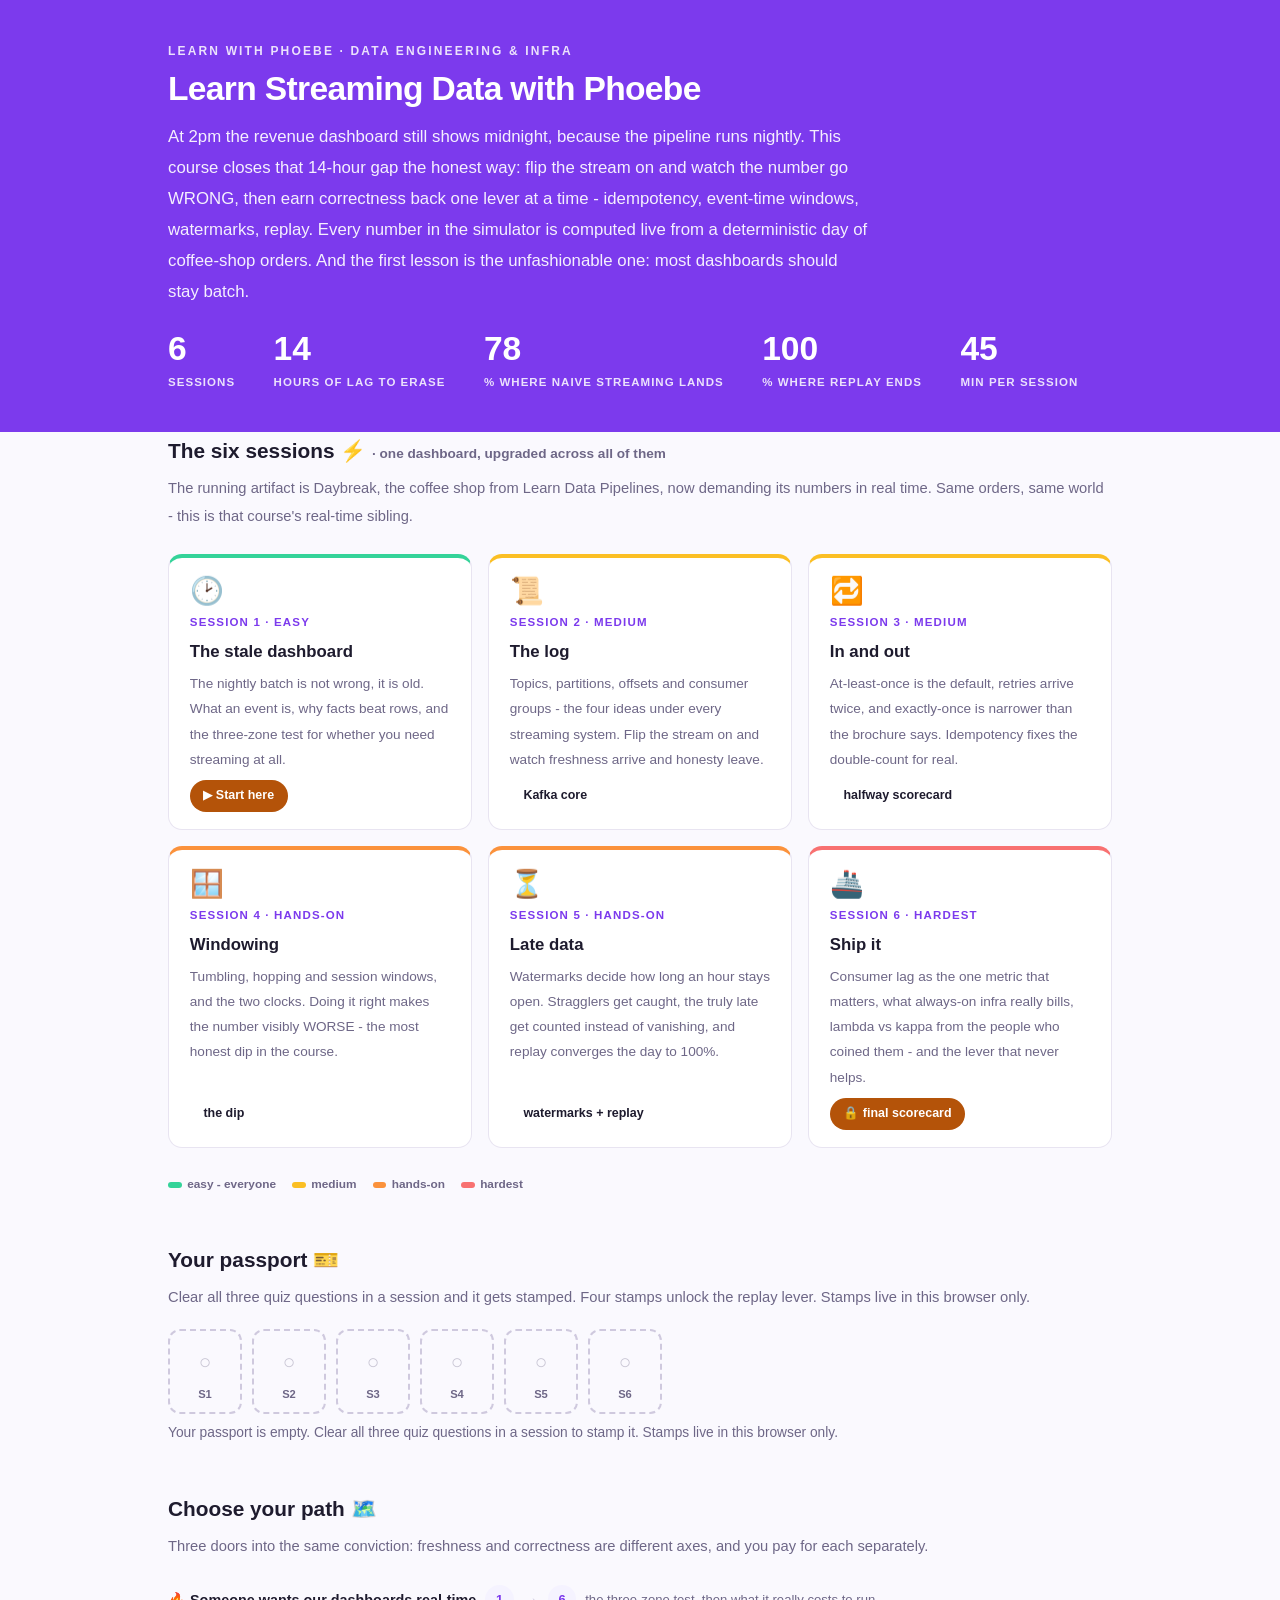
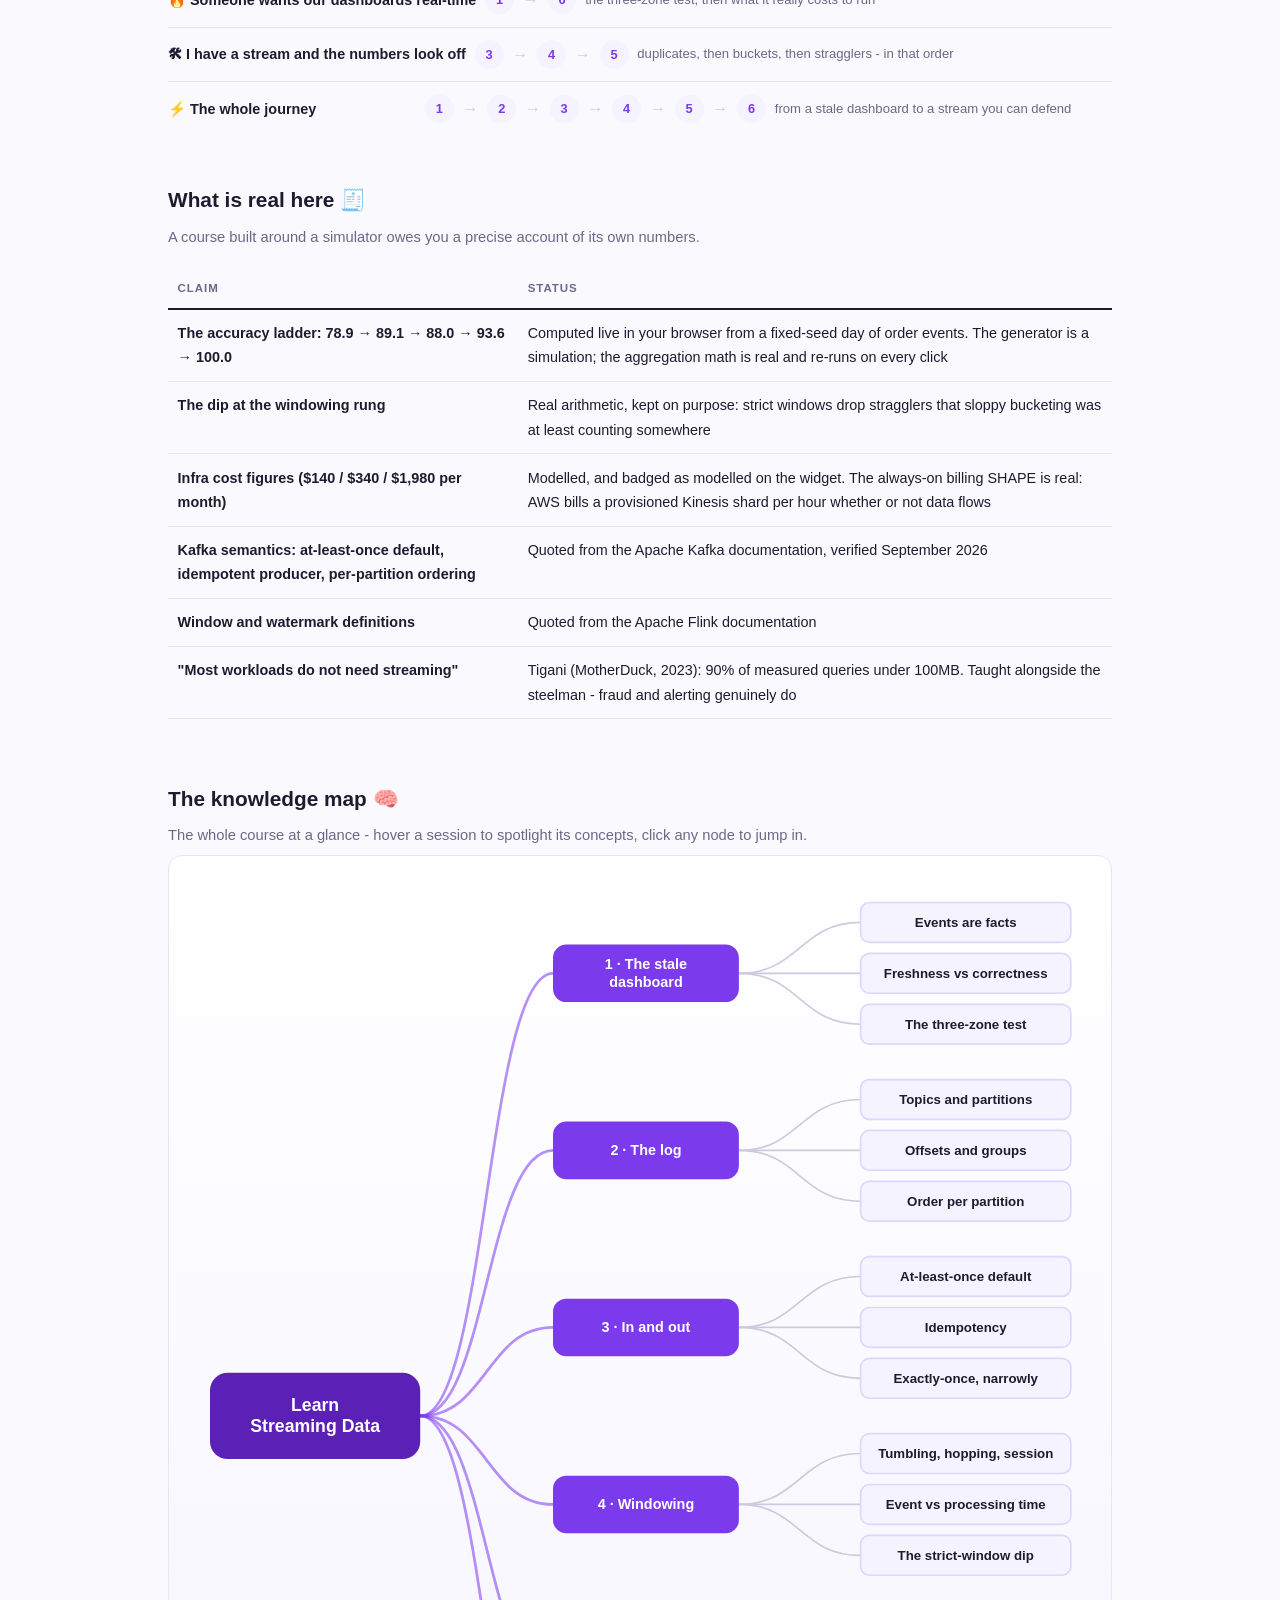
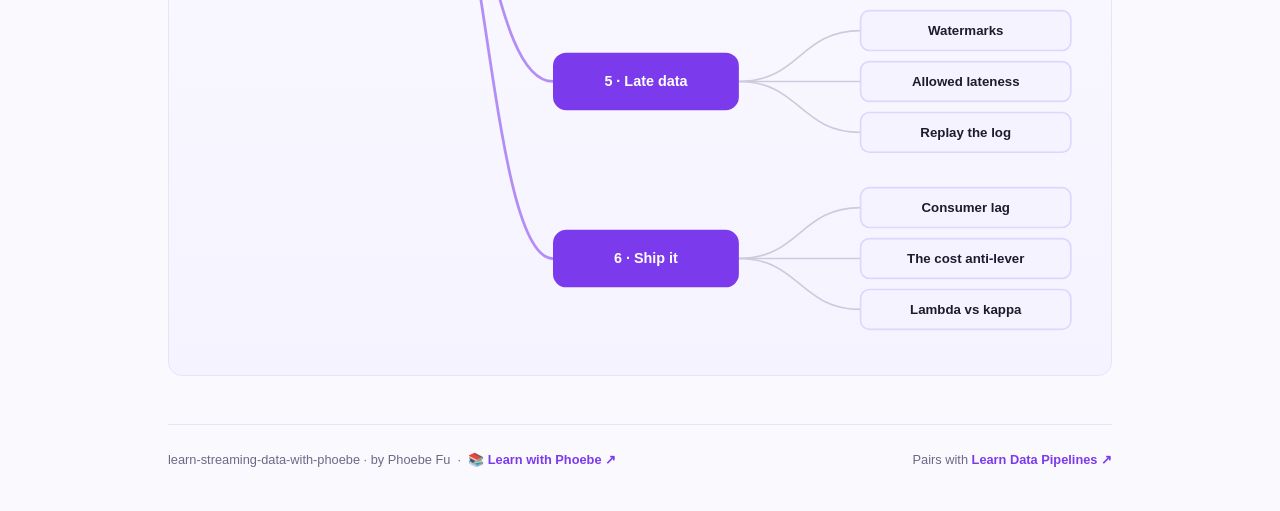
==== commit ffa3b7df: "Fix unreadable pills and labels: white text on the amber fill The "Real world" pill, build-along ste" ====
--- a/index.html
+++ b/index.html
@@ -17,7 +17,7 @@
 <meta name="twitter:image" content="https://phoebefu6.github.io/learn-streaming-data-with-phoebe/assets/og-cover.png">
 <!-- social:end -->
 <title>Learn Streaming Data with Phoebe</title>
-<link rel="stylesheet" href="assets/style.css?v=1">
+<link rel="stylesheet" href="assets/style.css?v=5">
 <style>
 
   .stats-row { display: flex; gap: 2.4rem; margin-top: 1.5rem; flex-wrap: wrap; }
--- a/assets/style.css
+++ b/assets/style.css
@@ -86,8 +86,9 @@
   border-bottom: 1px solid var(--hairline);
   padding: .55rem 0;
 }
-.toolbar .wrap { display: flex; align-items: center; gap: .6rem; }
-.toolbar .crumb { font-size: .8rem; color: var(--muted); font-weight: 600; margin-right: auto; }
+.toolbar .wrap { display: flex; align-items: center; gap: .5rem; flex-wrap: nowrap; }
+.toolbar .crumb { font-size: .8rem; color: var(--muted); font-weight: 600; margin-right: auto; min-width: 0; white-space: nowrap; overflow: hidden; text-overflow: ellipsis; }
+.toolbar .btn { white-space: nowrap; flex: none; padding: .38rem .8rem; font-size: .78rem; line-height: 1.2; }
 .toolbar .crumb a { color: var(--indigo); text-decoration: none; }
 .btn {
   border: 1px solid var(--hairline);
@@ -207,7 +208,7 @@
 .pill.solid { background: var(--indigo); color: #fff; }
 .pill.light { background: var(--indigo-50); color: var(--indigo); }
 .pill.inkpill { background: var(--ink); color: #fff; }
-.pill.amber, .pill.peach { background: var(--amber); color: var(--amber-ink); }
+.pill.amber, .pill.peach { background: var(--amber); color: #fff; }
 .pill.bare { color: var(--faint); }
 
 /* ---------- 4D grid ---------- */
@@ -265,7 +266,7 @@
   padding: .15rem .7rem;
 }
 .prompt-box.bad .label { background: var(--faint); color: var(--ink); }
-.prompt-box.good .label { background: var(--amber); color: var(--amber-ink); }
+.prompt-box.good .label { background: var(--amber); color: #fff; }
 .copy-btn {
   position: absolute;
   top: .7rem;
@@ -282,16 +283,20 @@
   transition: background .15s ease;
 }
 .copy-btn:hover { background: rgba(255,255,255,.22); }
-.copy-btn.copied { background: var(--amber); border-color: var(--amber); color: var(--amber-ink); }
+.copy-btn.copied { background: var(--amber); border-color: var(--amber); color: #fff; }
 
 /* ---------- demo steps ---------- */
 .steps { counter-reset: step; margin: .6rem 0 1rem; }
 .step {
-  display: flex;
-  gap: .9rem;
+  display: grid;
+  grid-template-columns: max-content minmax(0, 1fr);
+  column-gap: .9rem;
+  row-gap: .2rem;
   padding: .85rem 0;
   border-bottom: .5px solid var(--hairline);
 }
+.step > * { grid-column: 2; min-width: 0; }
+.step > .prompt-box { margin: .8rem 0 .4rem; }
 .step:last-child { border-bottom: none; }
 .step::before {
   counter-increment: step;
@@ -330,7 +335,7 @@
 .callout.example .ex-pill {
   display: inline-block;
   background: var(--amber);
-  color: var(--amber-ink);
+  color: #fff;
   border-radius: 999px;
   padding: .15rem .7rem;
   font-size: .68rem;
@@ -672,7 +677,7 @@
   font-family: inherit; transition: all .14s ease; white-space: nowrap;
 }
 .sql-btn:hover { background: rgba(255,255,255,.2); }
-.sql-btn.sql-run { background: var(--amber); color: var(--amber-ink); border-color: var(--amber); }
+.sql-btn.sql-run { background: var(--amber); color: #fff; border-color: var(--amber); }
 .sql-btn.sql-run:hover { filter: brightness(1.05); }
 .sql-label {
   display: block;
@@ -795,7 +800,10 @@
   /* 44px tap targets */
   details.card summary { min-height: 44px; }
   .qopt { min-height: 44px; display: flex; align-items: center; padding: .7rem .9rem; }
-  .toolbar .btn, .pagefoot a { min-height: 44px; display: inline-flex; align-items: center; }
+  .toolbar .btn, .pagefoot a { min-height: 44px; display: inline-flex; align-items: center; justify-content: center; }
+  .toolbar .crumb, .toolbar #zoom-toggle { display: none; }
+  .toolbar .btn { flex: 1 1 0; padding: .3rem .4rem; font-size: .72rem; }
+  table.clean { display: block; overflow-x: auto; -webkit-overflow-scrolling: touch; }
 }
 
 @media (max-width: 640px) {
@@ -923,7 +931,7 @@
   z-index: 2;
 }
 .hs-pin:hover { transform: translate(-50%, -50%) scale(1.18); }
-.hs-pin.on { background: var(--amber); color: var(--amber-ink); }
+.hs-pin.on { background: var(--amber); color: #fff; }
 .hs-pin::before {
   content: ""; position: absolute; inset: -7px; border-radius: 999px;
   border: 2px solid var(--indigo); opacity: 0;
@@ -1069,7 +1077,7 @@
   padding: 4px 11px; border-radius: 999px;
   background: rgba(255,255,255,.15);
 }
-.stakes-read .sk-delta.good { background: var(--amber); color: var(--amber-ink); }
+.stakes-read .sk-delta.good { background: var(--amber); color: #fff; }
 .stakes-read .sk-delta.bad { background: #FCA5A5; color: #7f1d1d; }
 
 /* --- 6. scorecard: halfway self-grade ------------------ */
@@ -1105,7 +1113,7 @@
   background: var(--indigo-50); color: var(--indigo-deep);
   border: 1px solid var(--indigo-soft); cursor: default;
 }
-.pp-pill.full { background: var(--amber); color: var(--amber-ink); border-color: var(--amber); }
+.pp-pill.full { background: var(--amber); color: #fff; border-color: var(--amber); }
 .pp-strip { display: flex; gap: 10px; flex-wrap: wrap; margin: 18px 0 6px; }
 .pp-stamp {
   display: flex; flex-direction: column; align-items: center; gap: 6px;
@@ -1132,7 +1140,7 @@
   display: inline-block; margin-bottom: 7px;
   font: 800 0.68rem Inter, sans-serif; letter-spacing: .07em;
   text-transform: uppercase; padding: 3px 10px; border-radius: 999px;
-  background: var(--amber); color: var(--amber-ink);
+  background: var(--amber); color: #fff;
 }
 
 /* --- mobile floor (desktop is the product) ------------- */
@@ -1180,7 +1188,7 @@
 .dh-cell { font: 700 0.66rem ui-monospace, Menlo, monospace; padding: 3px 6px; border-radius: 5px;
   background: var(--indigo-50); color: var(--indigo-deep); transition: all .1s linear; }
 .dh-cell.rest { background: var(--paper); color: var(--faint); }
-.dh-cell.now { background: var(--amber); color: var(--amber-ink); transform: scale(1.18); }
+.dh-cell.now { background: var(--amber); color: #fff; transform: scale(1.18); }
 .dh-panel { border: 1px solid var(--hairline); border-radius: var(--radius); background: #fff; overflow: hidden; }
 .dh-phead { display: flex; align-items: center; gap: 10px; flex-wrap: wrap;
   padding: 13px 16px; background: var(--indigo-50); border-bottom: 1px solid var(--hairline); }
@@ -1310,3 +1318,23 @@
 .st-costtxt { font-size:.85rem; color:var(--ink); font-weight:600; }
 .st-costbar { height:8px; background:var(--amber); border-radius:999px; flex:0 1 auto; min-width:6px; max-width:40%; transition:width .4s; }
 .st-verdict { font-size:.92rem; color:var(--ink); background:var(--indigo-50); border-left:3px solid var(--indigo); padding:10px 14px; border-radius:0 10px 10px 0; margin:12px 0 0; }
+
+/* ---------- footer session nav ----------
+   .pagenav is also the fixed side-dot strip app.js builds, and that strip is
+   hidden below 74rem. The footer reuses the class, so without these overrides
+   the prev/next links render at 0x0 on every screen under 1184px. */
+.pagefoot .pagenav {
+  display: flex;
+  position: static; transform: none; right: auto; top: auto; z-index: auto;
+  flex-direction: row; align-items: center; justify-content: space-between;
+  gap: 1rem; flex-wrap: wrap; margin-top: .6rem;
+}
+.pagefoot .pagenav a {
+  width: auto; height: auto; border: 0; background: none; border-radius: 0;
+  display: inline; font-size: .85rem; font-weight: 700; color: var(--indigo);
+  text-decoration: none;
+}
+.pagefoot .pagenav a:hover { transform: none; text-decoration: underline; border-color: transparent; }
+.pagefoot .pagenav a.active { background: none; }
+.pagefoot .pagenav a .nlabel { display: none; }
+@media (max-width: 74rem) { .pagefoot .pagenav { display: flex; } }
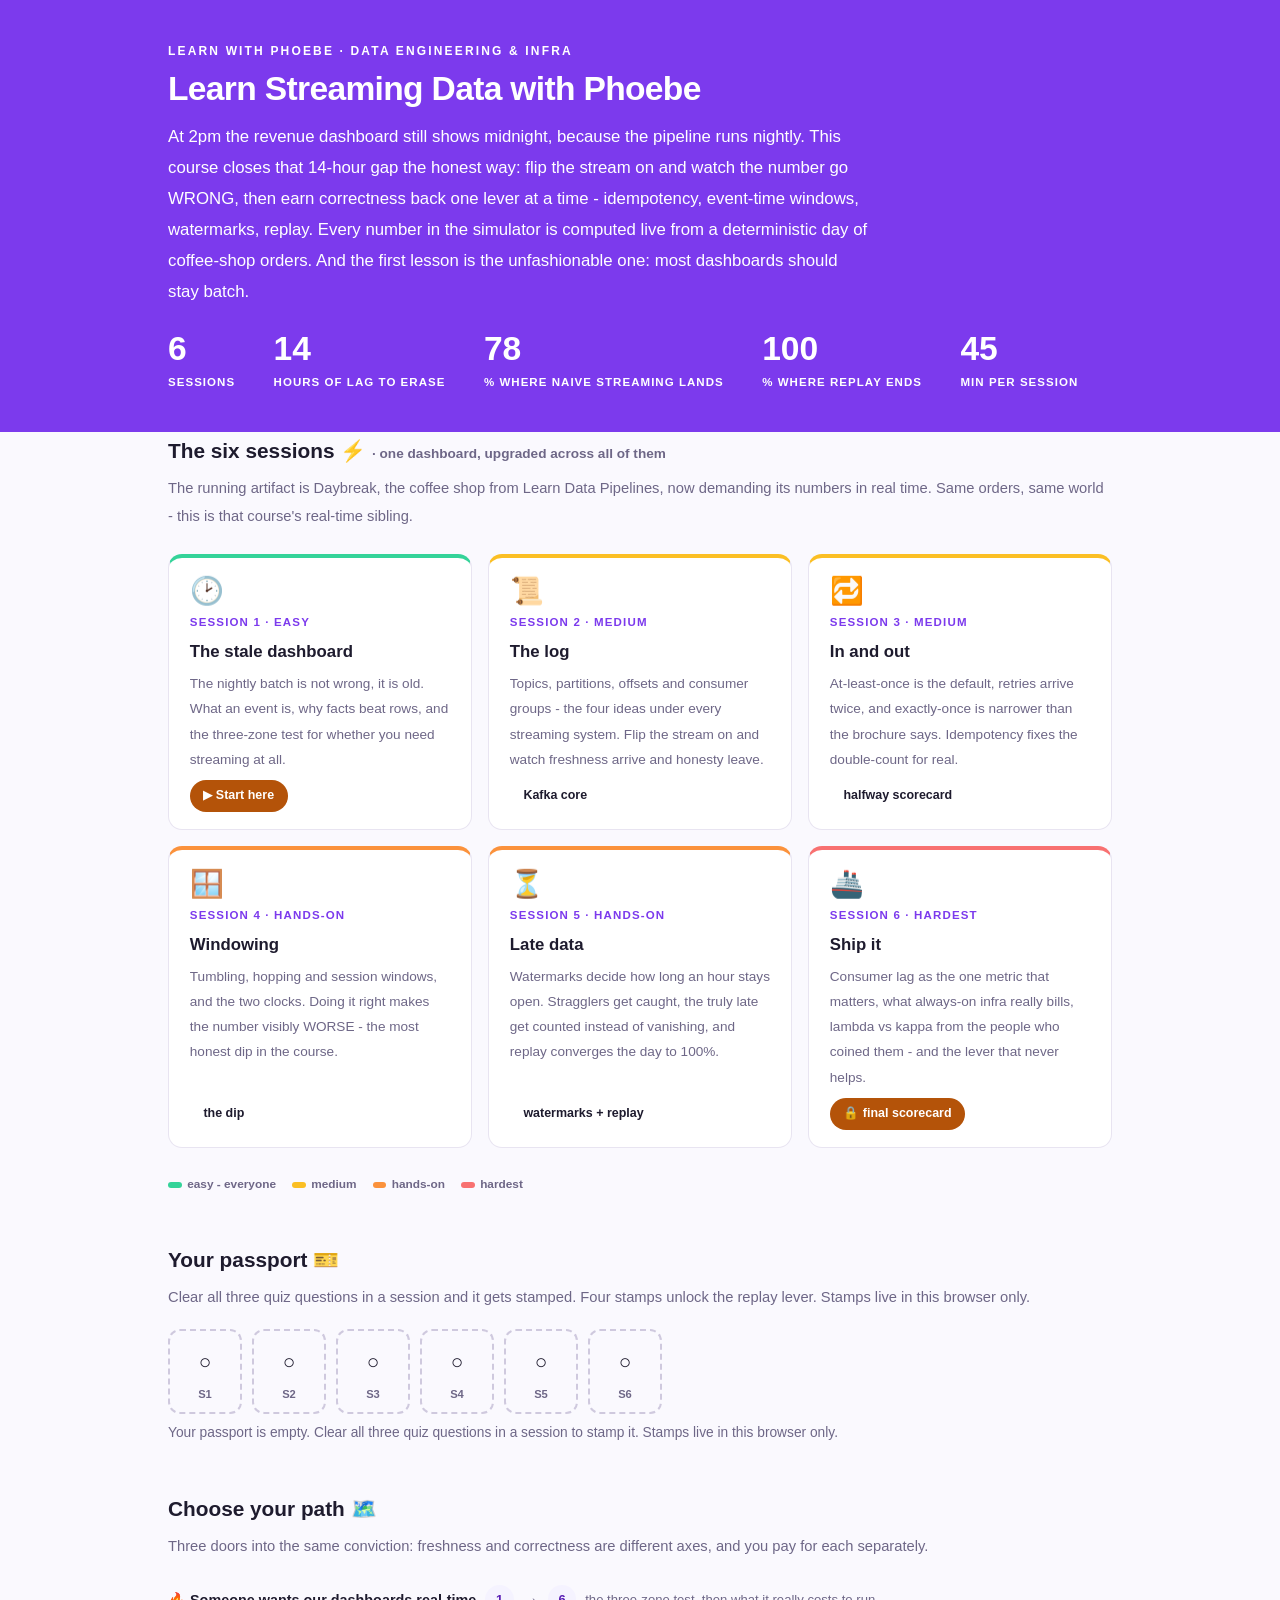
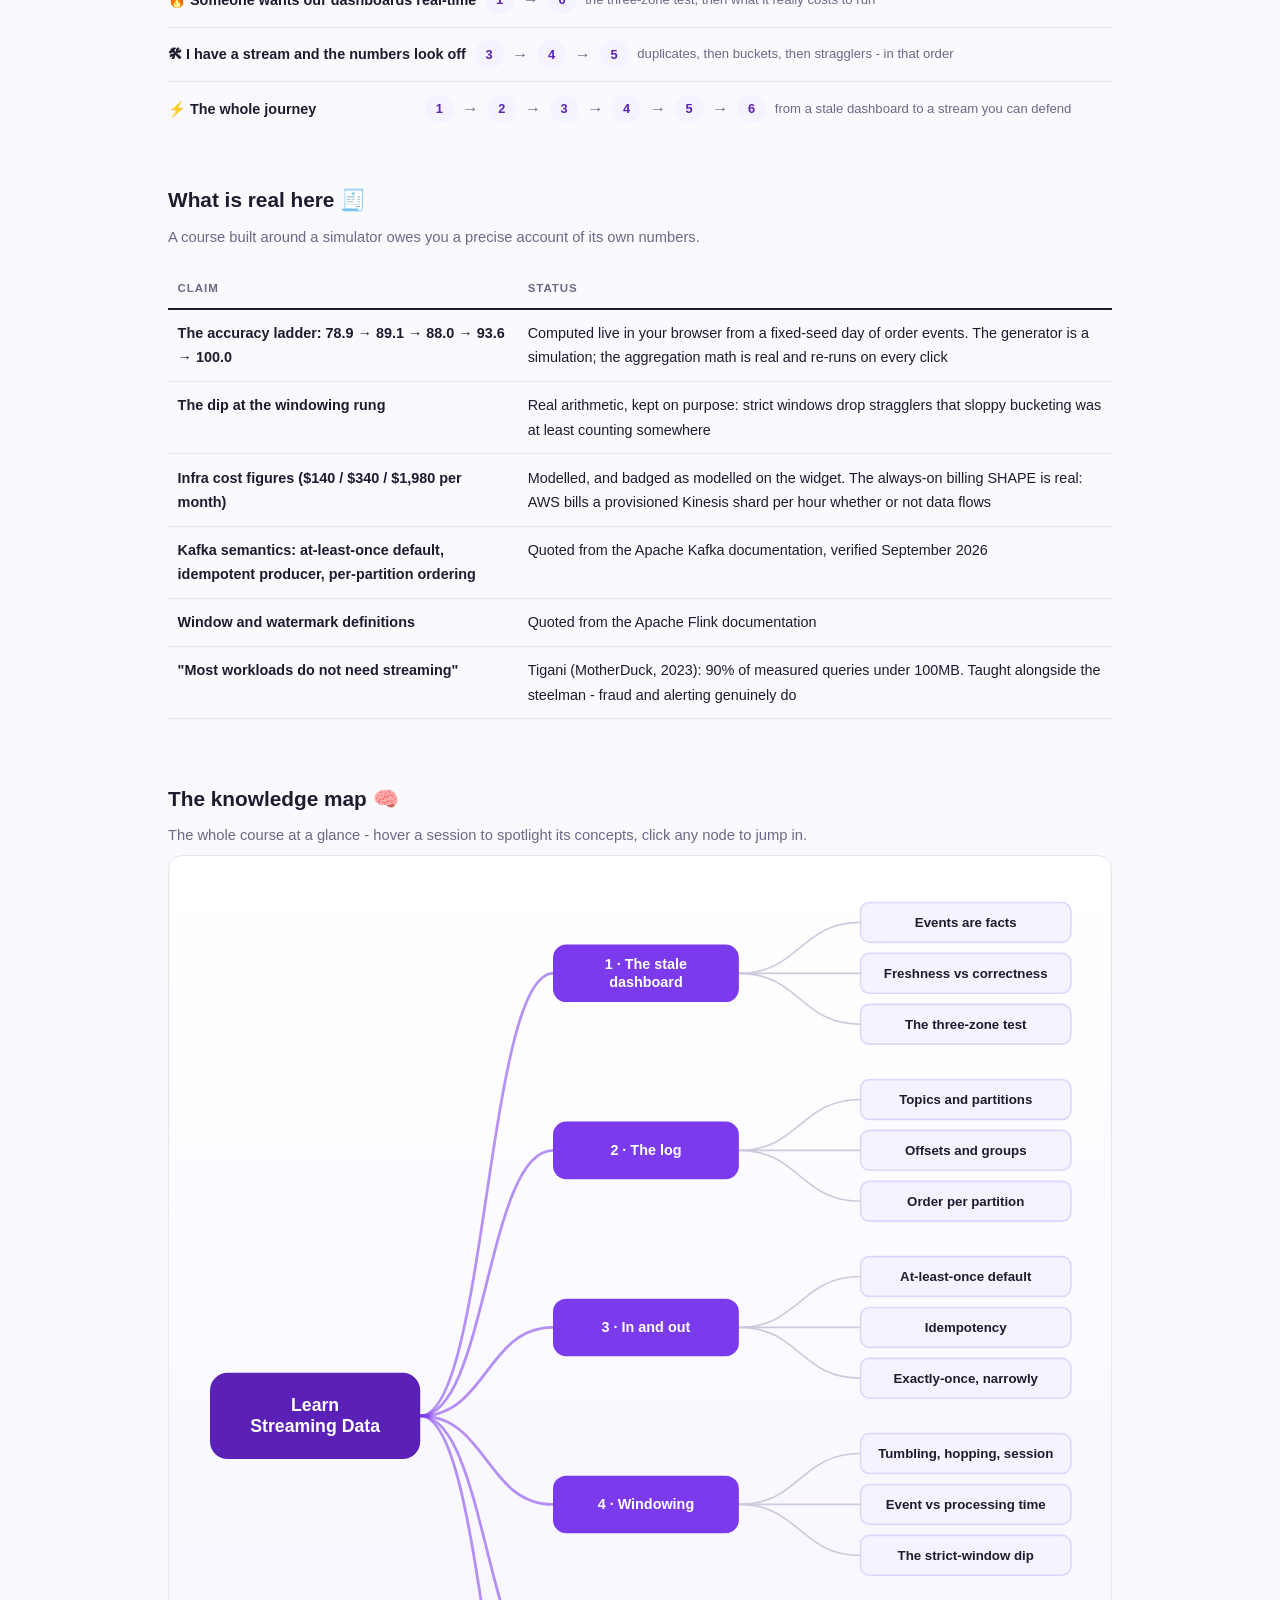
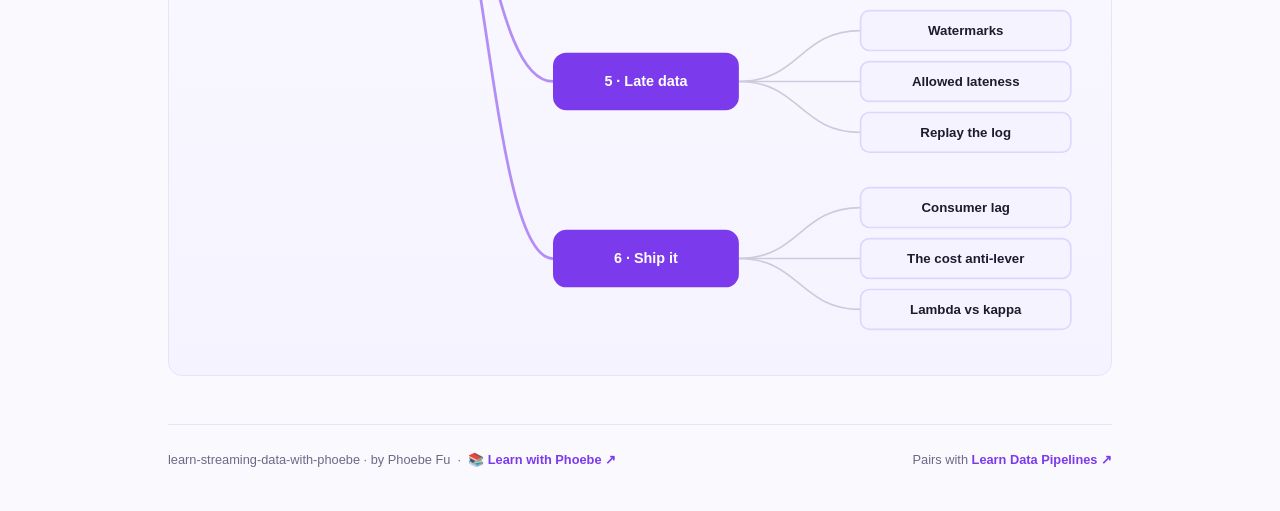
==== commit aafe09fc: "Light surfaces everywhere: lightbox, cheat panel, code boxes; contrast and phone-width fixes Every d" ====
--- a/index.html
+++ b/index.html
@@ -17,12 +17,12 @@
 <meta name="twitter:image" content="https://phoebefu6.github.io/learn-streaming-data-with-phoebe/assets/og-cover.png">
 <!-- social:end -->
 <title>Learn Streaming Data with Phoebe</title>
-<link rel="stylesheet" href="assets/style.css?v=5">
+<link rel="stylesheet" href="assets/style.css?v=22">
 <style>
 
   .stats-row { display: flex; gap: 2.4rem; margin-top: 1.5rem; flex-wrap: wrap; }
   .stat b { display: block; font-size: 2.1rem; font-weight: 800; line-height: 1.05; font-variant-numeric: tabular-nums; }
-  .stat span { font-size: .72rem; opacity: .85; text-transform: uppercase; letter-spacing: .09em; font-weight: 600; }
+  .stat span { font-size: .72rem; opacity: 1; text-transform: uppercase; letter-spacing: .09em; font-weight: 600; }
 
   .course-grid { display: grid; grid-template-columns: repeat(auto-fit, minmax(17rem, 1fr)); gap: 1rem; margin-top: 1.5rem; }
   .course-card {
@@ -55,9 +55,9 @@
   .path { display: flex; gap: .55rem; align-items: center; padding: .75rem 0; border-bottom: .5px solid var(--hairline); flex-wrap: wrap; }
   .path:last-child { border-bottom: none; }
   .path b { min-width: 15.5rem; font-size: .9rem; }
-  .path .pstep { background: var(--indigo-50); color: var(--indigo); border-radius: 999px; padding: .16rem .68rem; font-weight: 700; font-size: .8rem; text-decoration: none; transition: all .12s ease; }
+  .path .pstep { background: var(--indigo-50); color: var(--indigo-deep); border-radius: 999px; padding: .16rem .68rem; font-weight: 700; font-size: .8rem; text-decoration: none; transition: all .12s ease; }
   .path .pstep:hover { background: var(--indigo); color: #fff; }
-  .path .parr { color: var(--faint); font-weight: 700; }
+  .path .parr { color: var(--muted); font-weight: 700; }
 
   .mm-section { margin-top: 1.6rem; }
   .mm-section h2 { font-size: 1.3rem; font-weight: 800; margin-bottom: .2rem; }
@@ -282,6 +282,6 @@
 };
 </script>
 <script src="assets/mindmap.js?v=1"></script>
-<script src="assets/app.js?v=1"></script>
+<script src="assets/app.js?v=22"></script>
 </body>
 </html>
--- a/assets/style.css
+++ b/assets/style.css
@@ -3,6 +3,7 @@
    (CSS var names still read --indigo/--amber; they hold SQL-blue values.) */
 
 :root {
+  --faint-text: #716198;
   --indigo: #7C3AED;
   --indigo-deep: #5B21B6;
   --indigo-mid: #A78BFA;
@@ -16,8 +17,8 @@
   --amber-ink: #3A2400;
   --amber-50: #FFF7E6;
   --paper: #FAF9FE;
-  --code-bg: #140F26;
-  --code-ink: #E4DFF3;
+  --code-bg: #F5F3FF;
+  --code-ink: #1E1B2E;
   --radius: 14px;
 }
 
@@ -47,7 +48,7 @@
   font-size: .75rem;
   letter-spacing: .18em;
   text-transform: uppercase;
-  opacity: .85;
+  opacity: 1;
   font-weight: 600;
 }
 .masthead h1 {
@@ -58,7 +59,7 @@
   letter-spacing: -.02em;
 }
 .masthead h1 .accent { color: inherit; }
-.masthead .sub { font-size: 1.05rem; opacity: .92; max-width: 44rem; }
+.masthead .sub { font-size: 1.05rem; opacity: 1; max-width: 44rem; }
 
 .chip-row { display: flex; flex-wrap: wrap; gap: .5rem; margin-top: 1.1rem; }
 .chip {
@@ -72,7 +73,7 @@
   white-space: nowrap;
 }
 .chip.level { background: #fff; color: var(--indigo); }
-.chip.audience { background: rgba(255,255,255,.16); color: #fff; border: 1px solid rgba(255,255,255,.35); }
+.chip.audience { background: rgba(255,255,255,.08); color: #fff; border: 1px solid rgba(255,255,255,.35); }
 .chip.time { background: var(--ink); color: #fff; font-variant-numeric: tabular-nums; }
 
 
@@ -209,7 +210,7 @@
 .pill.light { background: var(--indigo-50); color: var(--indigo); }
 .pill.inkpill { background: var(--ink); color: #fff; }
 .pill.amber, .pill.peach { background: var(--amber); color: #fff; }
-.pill.bare { color: var(--faint); }
+.pill.bare { color: var(--muted); }
 
 /* ---------- 4D grid ---------- */
 .grid-2 { display: grid; grid-template-columns: repeat(auto-fit, minmax(15rem, 1fr)); gap: .8rem; margin: .5rem 0 1rem; }
@@ -238,10 +239,11 @@
 table.clean td:first-child { font-weight: 600; }
 
 /* ---------- prompt boxes ---------- */
-.prompt-box {
+.prompt-box{
   position: relative;
-  background: var(--code-bg);
-  color: var(--code-ink);
+  background: #F5F3FF;
+  border: 1px solid #E8E4F1;
+  color: #1E1B2E;
   border-radius: var(--radius);
   padding: 1.1rem 1.2rem;
   margin: 1rem 0 1.2rem;
@@ -251,12 +253,12 @@
   white-space: pre-wrap;
   word-break: break-word;
 }
-.prompt-box .label {
+.prompt-box .label{
   position: absolute;
   top: -0.7rem;
   left: 1rem;
-  background: var(--indigo);
-  color: #fff;
+  background: #7C3AED;
+  color: #FFFFFF;
   font-family: "Inter", -apple-system, sans-serif;
   font-size: .68rem;
   font-weight: 700;
@@ -267,13 +269,13 @@
 }
 .prompt-box.bad .label { background: var(--faint); color: var(--ink); }
 .prompt-box.good .label { background: var(--amber); color: #fff; }
-.copy-btn {
+.copy-btn{
   position: absolute;
   top: .7rem;
   right: .7rem;
-  background: rgba(255,255,255,.1);
-  border: 1px solid rgba(255,255,255,.25);
-  color: #fff;
+  background: #FFFFFF;
+  border: 1px solid #E8E4F1;
+  color: #1E1B2E;
   border-radius: 999px;
   padding: .25rem .8rem;
   font-size: .72rem;
@@ -282,7 +284,7 @@
   font-family: "Inter", -apple-system, sans-serif;
   transition: background .15s ease;
 }
-.copy-btn:hover { background: rgba(255,255,255,.22); }
+.copy-btn:hover { background: #E8E4F1; }
 .copy-btn.copied { background: var(--amber); border-color: var(--amber); color: #fff; }
 
 /* ---------- demo steps ---------- */
@@ -372,11 +374,11 @@
   gap: .4rem;
 }
 
-.lightbox {
+.lightbox{
   position: fixed;
   inset: 0;
   z-index: 100;
-  background: rgba(30,27,46,.9);
+  background: rgba(250,249,254,.97);
   display: none;
   align-items: center;
   justify-content: center;
@@ -384,8 +386,10 @@
   cursor: zoom-out;
 }
 .lightbox.open { display: flex; }
-.lightbox .inner {
+.lightbox .inner{
   background: #fff;
+  border: 1px solid #E8E4F1;
+  box-shadow: 0 10px 40px rgba(30,27,46,.14);
   border-radius: var(--radius);
   padding: 2rem;
   max-width: 94vw;
@@ -393,13 +397,12 @@
   overflow: auto;
 }
 .lightbox .inner svg, .lightbox .inner img { width: min(88vw, 70rem); height: auto; }
-.lightbox .close-hint {
+.lightbox .close-hint{
   position: fixed;
   top: 1rem; right: 1.4rem;
-  color: #fff;
+  color: #1E1B2E;
   font-size: .8rem;
   font-weight: 600;
-  opacity: .8;
 }
 
 /* ---------- courses covered ---------- */
@@ -418,19 +421,20 @@
 .covered-row .note { margin-left: auto; color: var(--muted); font-size: .78rem; text-align: right; }
 
 /* ---------- cheat sheet footer ---------- */
-.cheat {
-  background: var(--ink);
-  color: #fff;
+.cheat{
+  background: #F5F3FF;
+  border: 1px solid #E8E4F1;
+  color: #1E1B2E;
   border-radius: var(--radius);
   padding: 1.6rem 1.6rem 1.3rem;
   margin-top: 3rem;
 }
 .cheat h3 { font-size: 1.1rem; margin-bottom: 1rem; }
-.cheat h3 span { color: var(--indigo-soft); }
+.cheat h3 span { color: #7C3AED; }
 .cheat .grid-2 { gap: 1rem; }
 .cheat .cheat-item { border-left: 3px solid var(--indigo-mid); padding-left: .8rem; }
-.cheat .cheat-item b { display: block; font-size: .85rem; color: var(--indigo-soft); }
-.cheat .cheat-item span { font-size: .82rem; opacity: .85; }
+.cheat .cheat-item b { display: block; font-size: .85rem; color: #5B21B6; }
+.cheat .cheat-item span { font-size: .82rem; color: #6E6787; }
 
 footer.pagefoot {
   border-top: 1px solid var(--hairline);
@@ -525,7 +529,7 @@
   margin-top: 1.1rem;
   flex-wrap: wrap;
 }
-.journey .jlabel { font-size: .7rem; font-weight: 700; text-transform: uppercase; letter-spacing: .09em; opacity: .8; margin-right: .3rem; }
+.journey .jlabel { font-size: .7rem; font-weight: 700; text-transform: uppercase; letter-spacing: .09em; opacity: 1; margin-right: .3rem; }
 .journey a {
   width: 1.7rem; height: 1.7rem;
   border-radius: 999px;
@@ -1123,7 +1127,7 @@
   transition: all .18s ease;
 }
 .pp-stamp:hover { border-color: var(--indigo-soft); }
-.pp-stamp i { font-size: 1.3rem; font-style: normal; opacity: .35; }
+.pp-stamp i { font-size: 1.3rem; font-style: normal; opacity: 1; }
 .pp-stamp b { font: 800 0.7rem Inter, sans-serif; }
 .pp-stamp.got {
   border-style: solid; border-color: var(--indigo);
@@ -1187,7 +1191,7 @@
 .dh-track { display: flex; flex-wrap: wrap; gap: 3px; }
 .dh-cell { font: 700 0.66rem ui-monospace, Menlo, monospace; padding: 3px 6px; border-radius: 5px;
   background: var(--indigo-50); color: var(--indigo-deep); transition: all .1s linear; }
-.dh-cell.rest { background: var(--paper); color: var(--faint); }
+.dh-cell.rest { background: var(--paper); color: var(--faint-text); }
 .dh-cell.now { background: var(--amber); color: #fff; transform: scale(1.18); }
 .dh-panel { border: 1px solid var(--hairline); border-radius: var(--radius); background: #fff; overflow: hidden; }
 .dh-phead { display: flex; align-items: center; gap: 10px; flex-wrap: wrap;
@@ -1338,3 +1342,28 @@
 .pagefoot .pagenav a.active { background: none; }
 .pagefoot .pagenav a .nlabel { display: none; }
 @media (max-width: 74rem) { .pagefoot .pagenav { display: flex; } }
+
+/* layout-patch-3: phone-width overflow (2026-10-10) */
+.sql-bar { flex-wrap: wrap; }
+@media (max-width: 480px) {
+  .covered-row { flex-wrap: wrap; }
+  .covered-row .note { margin-left: 0; text-align: left; flex-basis: 100%; }
+  details.card summary { flex-wrap: wrap; }
+  details.card summary .mini { white-space: normal; }
+  .wk, .sqlbox, .prompt-box, pre { max-width: 100%; overflow-x: auto; }
+  .mono, code, strong, .note { overflow-wrap: anywhere; }
+  select, input[type=range], label { max-width: 100%; }
+  canvas, svg, img { max-width: 100%; height: auto; }
+  .tree-kids, .tree-node-wrap, .tree-node, .rb-night, .al-row, .gd-field, .tl-row, .sl-row { max-width: 100%; overflow-x: auto; }
+  .tl-cols, .sl-cols, .bb-cols, .ev-cols, [class$="-cols"] { grid-template-columns: 1fr !important; display: grid; }
+  .tl-cols > *, .sl-cols > *, [class$="-cols"] > * { min-width: 0; max-width: 100%; }
+  .mono { white-space: normal; }
+  .er-w, .bb-lab, .tl-lev, .sl-lev { max-width: 100%; white-space: normal; }
+}
+/* contrast-patch-2b */
+.cheat a { color: var(--indigo-deep, var(--ink)); }
+.chip.audience { background: transparent; border-color: rgba(255,255,255,.55); }
+.masthead a, .masthead .sub a { color: #fff; text-decoration: underline; text-underline-offset: 2px; }
+.prompt-box b, .prompt-box strong { color: var(--indigo-deep, var(--ink)); }
+.prompt-box span, .prompt-box em, .prompt-box i { color: inherit; }
+.pp-stamp i { color: var(--ink); }
